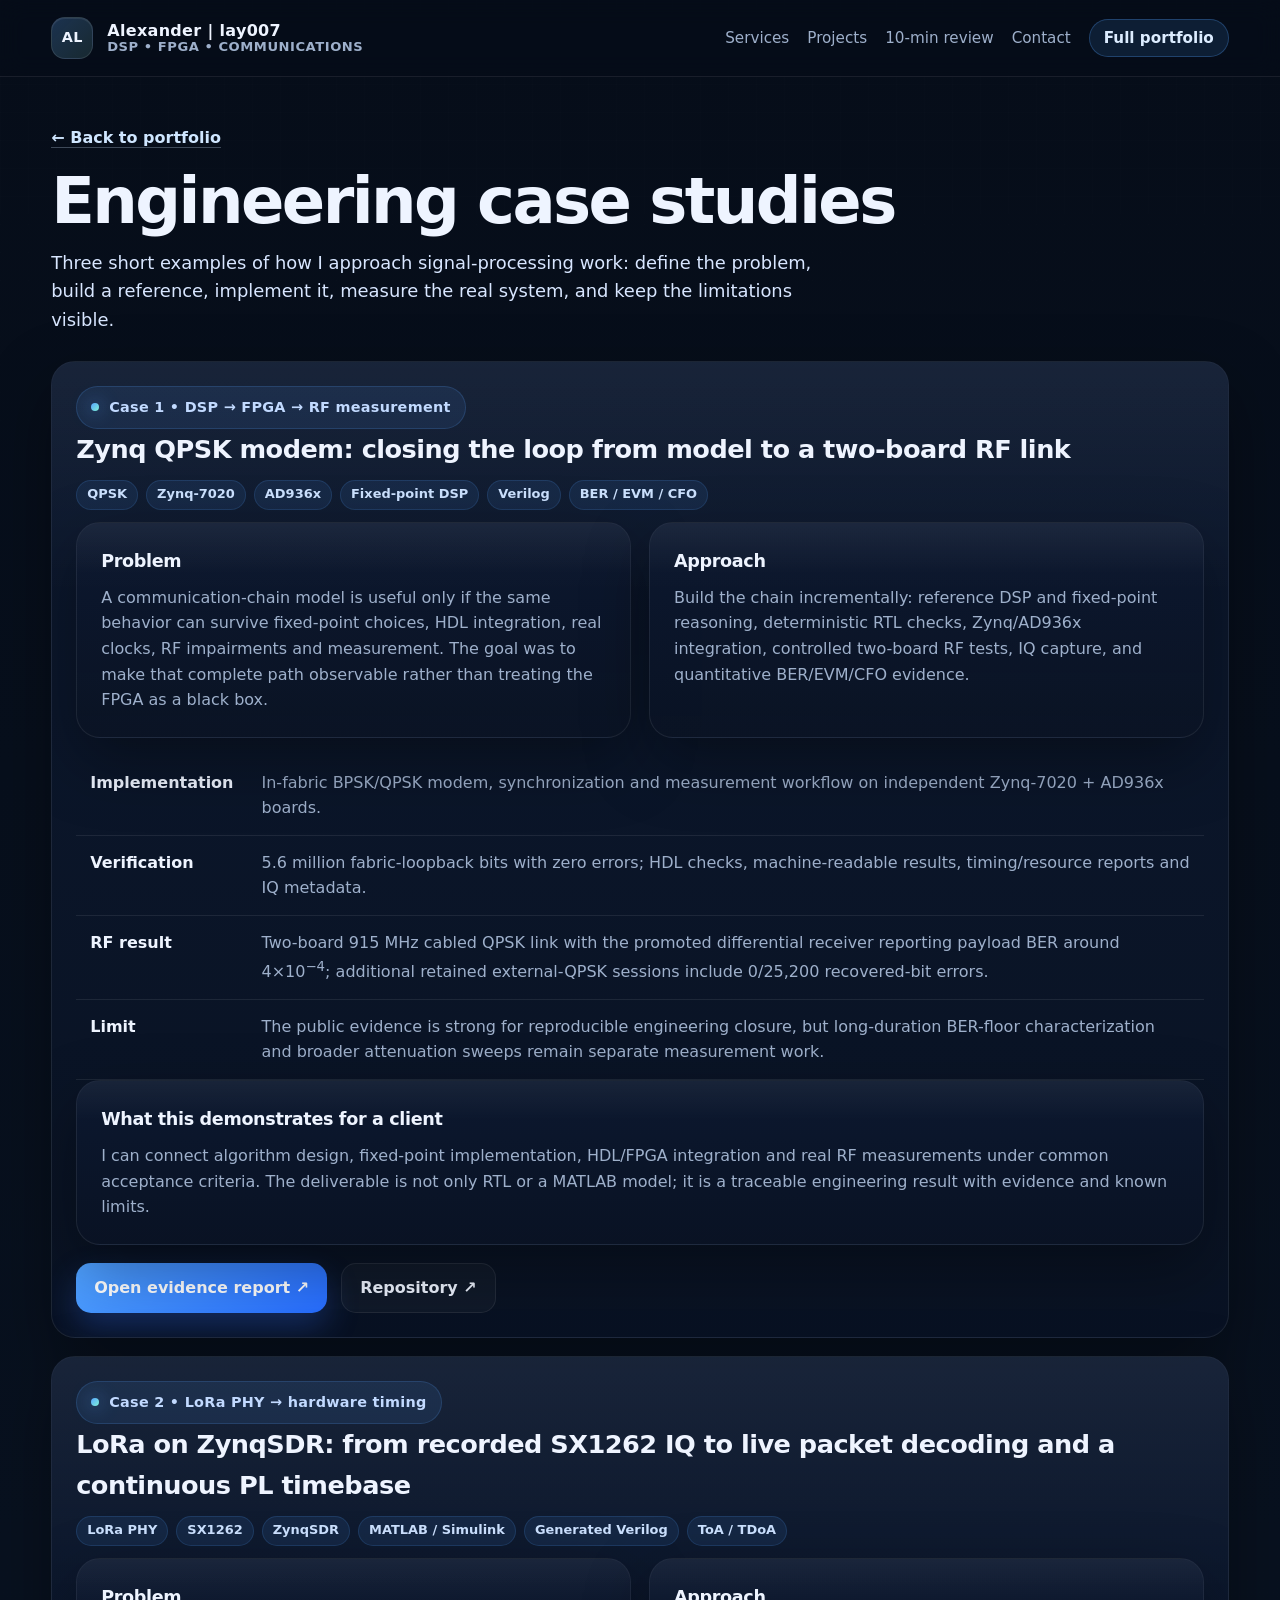
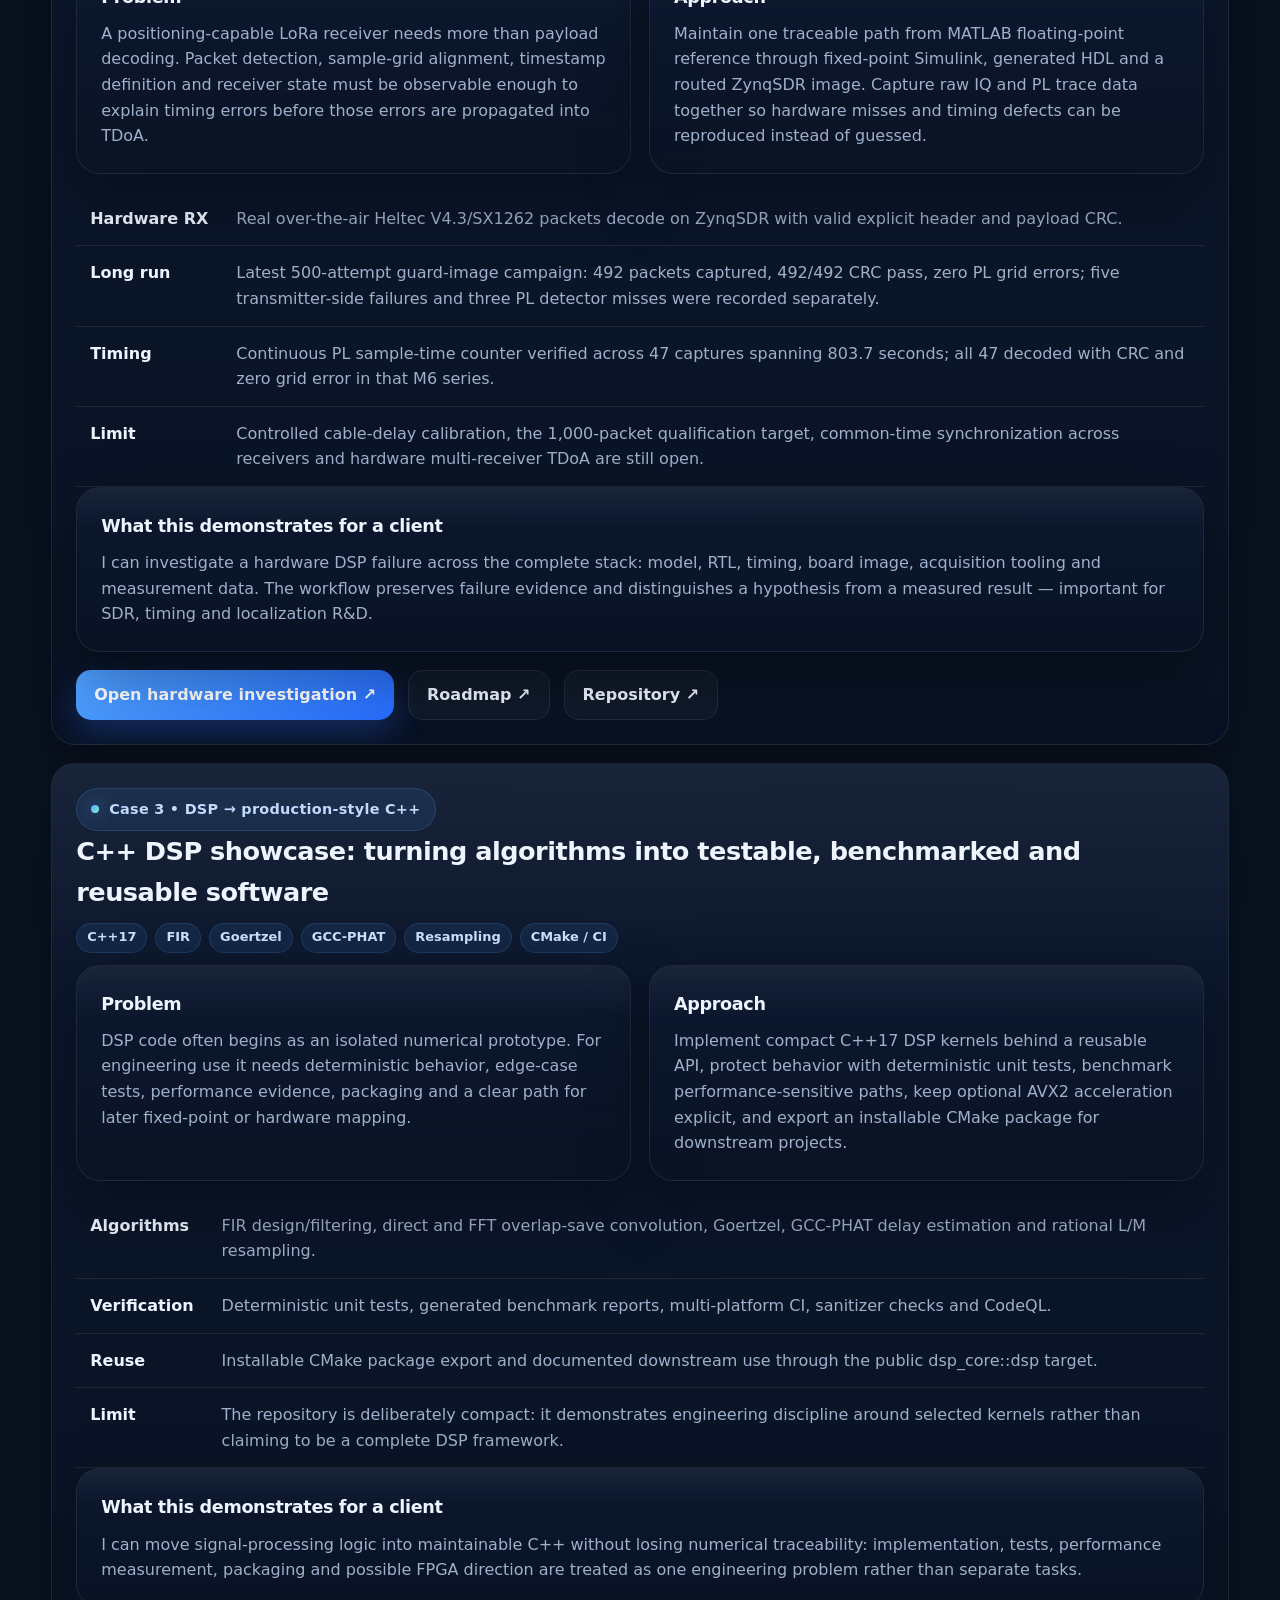
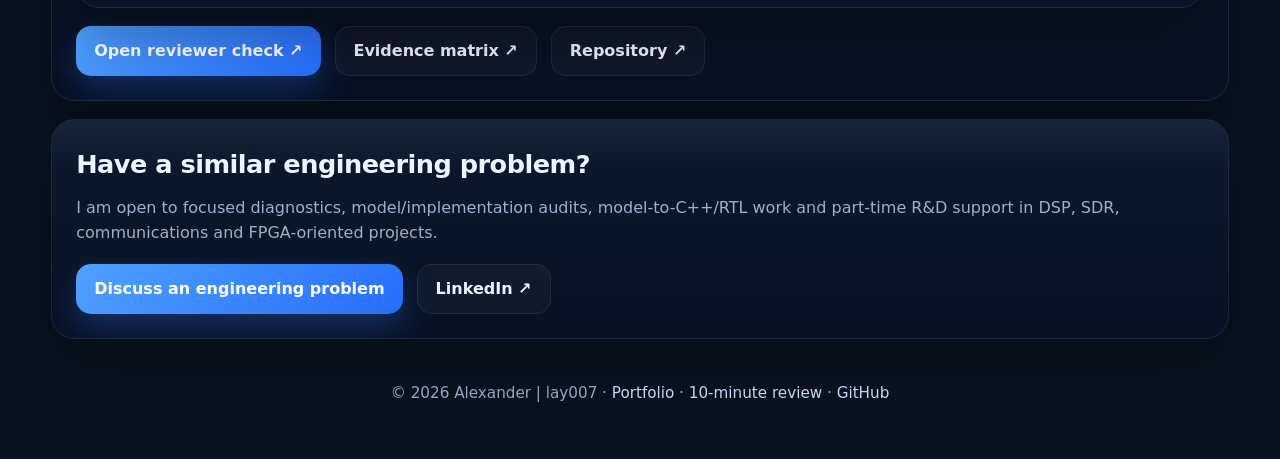
==== case-studies.html @ c2250b85 "Add engineering case studies" ====
<!DOCTYPE html>
<html lang="en">
<head>
  <meta charset="UTF-8" />
  <meta name="viewport" content="width=device-width, initial-scale=1.0" />
  <title>Engineering case studies | Alexander lay007</title>
  <meta name="description" content="Three concise engineering case studies: Zynq QPSK SDR, LoRa PHY and timing on ZynqSDR, and modern C++ DSP with deterministic verification." />
  <meta name="author" content="Alexander | lay007" />
  <meta name="robots" content="index, follow" />
  <meta name="theme-color" content="#08111f" />
  <link rel="canonical" href="https://lay007.github.io/case-studies.html" />
  <link rel="icon" href="/favicon.svg" type="image/svg+xml" />
  <link rel="apple-touch-icon" href="/assets/apple-touch-icon.png" />
  <link rel="stylesheet" href="assets/css/site.css" />
  <meta property="og:site_name" content="lay007 engineering portfolio" />
  <meta property="og:title" content="Engineering case studies | Alexander lay007" />
  <meta property="og:description" content="QPSK on ZynqSDR, LoRa PHY and packet timing, and C++ DSP — each presented as problem, implementation, measurement, result and engineering value." />
  <meta property="og:type" content="website" />
  <meta property="og:locale" content="en_US" />
  <meta property="og:url" content="https://lay007.github.io/case-studies.html" />
  <meta property="og:image" content="https://lay007.github.io/assets/social-preview.png" />
  <meta property="og:image:type" content="image/png" />
  <meta property="og:image:width" content="1200" />
  <meta property="og:image:height" content="630" />
  <meta property="og:image:alt" content="Alexander lay007 engineering portfolio: DSP, FPGA and communications projects" />
  <meta name="twitter:card" content="summary_large_image" />
  <meta name="twitter:title" content="Engineering case studies | Alexander lay007" />
  <meta name="twitter:description" content="Three evidence-backed DSP/FPGA/C++ engineering case studies." />
  <meta name="twitter:image" content="https://lay007.github.io/assets/social-preview.png" />
</head>
<body>
  <a class="skip-link" href="#main">Skip to content</a>

  <header class="nav-wrap">
    <nav class="container nav" aria-label="Primary">
      <a class="brand" href="index.html">
        <span class="brand-mark" aria-hidden="true">AL</span>
        <span class="brand-text">
          <span>Alexander | lay007</span>
          <span class="muted">DSP • FPGA • Communications</span>
        </span>
      </a>

      <div class="nav-links">
        <a href="index.html#services">Services</a>
        <a href="index.html#projects">Projects</a>
        <a href="portfolio-review.html">10-min review</a>
        <a href="#contact">Contact</a>
        <a class="nav-cta" href="index.html">Full portfolio</a>
      </div>
    </nav>
  </header>

  <main id="main" class="container">
    <section class="page-hero">
      <a class="text-link" href="index.html">← Back to portfolio</a>
      <h1>Engineering case studies</h1>
      <p class="lead">
        Three short examples of how I approach signal-processing work: define the problem,
        build a reference, implement it, measure the real system, and keep the limitations visible.
      </p>
    </section>

    <section class="card review-card" id="qpsk-zynq">
      <div class="eyebrow">Case 1 • DSP → FPGA → RF measurement</div>
      <h2>Zynq QPSK modem: closing the loop from model to a two-board RF link</h2>
      <div class="tags">
        <span class="tag">QPSK</span>
        <span class="tag">Zynq-7020</span>
        <span class="tag">AD936x</span>
        <span class="tag">Fixed-point DSP</span>
        <span class="tag">Verilog</span>
        <span class="tag">BER / EVM / CFO</span>
      </div>

      <div class="grid-2">
        <article class="card info-card">
          <h3>Problem</h3>
          <p>
            A communication-chain model is useful only if the same behavior can survive fixed-point choices,
            HDL integration, real clocks, RF impairments and measurement. The goal was to make that complete
            path observable rather than treating the FPGA as a black box.
          </p>
        </article>
        <article class="card info-card">
          <h3>Approach</h3>
          <p>
            Build the chain incrementally: reference DSP and fixed-point reasoning, deterministic RTL checks,
            Zynq/AD936x integration, controlled two-board RF tests, IQ capture, and quantitative BER/EVM/CFO evidence.
          </p>
        </article>
      </div>

      <div class="table-wrap">
        <table class="steps">
          <tbody>
            <tr>
              <td class="step-num" data-label="Stage">Implementation</td>
              <td data-label="Evidence">In-fabric BPSK/QPSK modem, synchronization and measurement workflow on independent Zynq-7020 + AD936x boards.</td>
            </tr>
            <tr>
              <td class="step-num" data-label="Stage">Verification</td>
              <td data-label="Evidence">5.6 million fabric-loopback bits with zero errors; HDL checks, machine-readable results, timing/resource reports and IQ metadata.</td>
            </tr>
            <tr>
              <td class="step-num" data-label="Stage">RF result</td>
              <td data-label="Evidence">Two-board 915 MHz cabled QPSK link with the promoted differential receiver reporting payload BER around 4×10<sup>−4</sup>; additional retained external-QPSK sessions include 0/25,200 recovered-bit errors.</td>
            </tr>
            <tr>
              <td class="step-num" data-label="Stage">Limit</td>
              <td data-label="Evidence">The public evidence is strong for reproducible engineering closure, but long-duration BER-floor characterization and broader attenuation sweeps remain separate measurement work.</td>
            </tr>
          </tbody>
        </table>
      </div>

      <article class="card info-card">
        <h3>What this demonstrates for a client</h3>
        <p>
          I can connect algorithm design, fixed-point implementation, HDL/FPGA integration and real RF measurements
          under common acceptance criteria. The deliverable is not only RTL or a MATLAB model; it is a traceable
          engineering result with evidence and known limits.
        </p>
      </article>

      <div class="hero-actions">
        <a class="btn btn-primary" href="https://github.com/Lay007/zynq-sdr-course/blob/main/reports/flagship_reviewer_report.md" target="_blank" rel="noopener noreferrer">Open evidence report ↗</a>
        <a class="btn btn-secondary" href="https://github.com/Lay007/zynq-sdr-course" target="_blank" rel="noopener noreferrer">Repository ↗</a>
      </div>
    </section>

    <section class="card review-card" id="lora-toa">
      <div class="eyebrow">Case 2 • LoRa PHY → hardware timing</div>
      <h2>LoRa on ZynqSDR: from recorded SX1262 IQ to live packet decoding and a continuous PL timebase</h2>
      <div class="tags">
        <span class="tag">LoRa PHY</span>
        <span class="tag">SX1262</span>
        <span class="tag">ZynqSDR</span>
        <span class="tag">MATLAB / Simulink</span>
        <span class="tag">Generated Verilog</span>
        <span class="tag">ToA / TDoA</span>
      </div>

      <div class="grid-2">
        <article class="card info-card">
          <h3>Problem</h3>
          <p>
            A positioning-capable LoRa receiver needs more than payload decoding. Packet detection, sample-grid
            alignment, timestamp definition and receiver state must be observable enough to explain timing errors
            before those errors are propagated into TDoA.
          </p>
        </article>
        <article class="card info-card">
          <h3>Approach</h3>
          <p>
            Maintain one traceable path from MATLAB floating-point reference through fixed-point Simulink,
            generated HDL and a routed ZynqSDR image. Capture raw IQ and PL trace data together so hardware misses
            and timing defects can be reproduced instead of guessed.
          </p>
        </article>
      </div>

      <div class="table-wrap">
        <table class="steps">
          <tbody>
            <tr>
              <td class="step-num" data-label="Stage">Hardware RX</td>
              <td data-label="Evidence">Real over-the-air Heltec V4.3/SX1262 packets decode on ZynqSDR with valid explicit header and payload CRC.</td>
            </tr>
            <tr>
              <td class="step-num" data-label="Stage">Long run</td>
              <td data-label="Evidence">Latest 500-attempt guard-image campaign: 492 packets captured, 492/492 CRC pass, zero PL grid errors; five transmitter-side failures and three PL detector misses were recorded separately.</td>
            </tr>
            <tr>
              <td class="step-num" data-label="Stage">Timing</td>
              <td data-label="Evidence">Continuous PL sample-time counter verified across 47 captures spanning 803.7 seconds; all 47 decoded with CRC and zero grid error in that M6 series.</td>
            </tr>
            <tr>
              <td class="step-num" data-label="Stage">Limit</td>
              <td data-label="Evidence">Controlled cable-delay calibration, the 1,000-packet qualification target, common-time synchronization across receivers and hardware multi-receiver TDoA are still open.</td>
            </tr>
          </tbody>
        </table>
      </div>

      <article class="card info-card">
        <h3>What this demonstrates for a client</h3>
        <p>
          I can investigate a hardware DSP failure across the complete stack: model, RTL, timing, board image,
          acquisition tooling and measurement data. The workflow preserves failure evidence and distinguishes a
          hypothesis from a measured result — important for SDR, timing and localization R&amp;D.
        </p>
      </article>

      <div class="hero-actions">
        <a class="btn btn-primary" href="https://github.com/Lay007/zynq-lora-phy-positioning/blob/main/docs/clg400-joint-grid-experiment.md" target="_blank" rel="noopener noreferrer">Open hardware investigation ↗</a>
        <a class="btn btn-secondary" href="https://github.com/Lay007/zynq-lora-phy-positioning/blob/main/docs/roadmap.md" target="_blank" rel="noopener noreferrer">Roadmap ↗</a>
        <a class="btn btn-secondary" href="https://github.com/Lay007/zynq-lora-phy-positioning" target="_blank" rel="noopener noreferrer">Repository ↗</a>
      </div>
    </section>

    <section class="card review-card" id="cpp-dsp">
      <div class="eyebrow">Case 3 • DSP → production-style C++</div>
      <h2>C++ DSP showcase: turning algorithms into testable, benchmarked and reusable software</h2>
      <div class="tags">
        <span class="tag">C++17</span>
        <span class="tag">FIR</span>
        <span class="tag">Goertzel</span>
        <span class="tag">GCC-PHAT</span>
        <span class="tag">Resampling</span>
        <span class="tag">CMake / CI</span>
      </div>

      <div class="grid-2">
        <article class="card info-card">
          <h3>Problem</h3>
          <p>
            DSP code often begins as an isolated numerical prototype. For engineering use it needs deterministic
            behavior, edge-case tests, performance evidence, packaging and a clear path for later fixed-point or
            hardware mapping.
          </p>
        </article>
        <article class="card info-card">
          <h3>Approach</h3>
          <p>
            Implement compact C++17 DSP kernels behind a reusable API, protect behavior with deterministic unit
            tests, benchmark performance-sensitive paths, keep optional AVX2 acceleration explicit, and export an
            installable CMake package for downstream projects.
          </p>
        </article>
      </div>

      <div class="table-wrap">
        <table class="steps">
          <tbody>
            <tr>
              <td class="step-num" data-label="Stage">Algorithms</td>
              <td data-label="Evidence">FIR design/filtering, direct and FFT overlap-save convolution, Goertzel, GCC-PHAT delay estimation and rational L/M resampling.</td>
            </tr>
            <tr>
              <td class="step-num" data-label="Stage">Verification</td>
              <td data-label="Evidence">Deterministic unit tests, generated benchmark reports, multi-platform CI, sanitizer checks and CodeQL.</td>
            </tr>
            <tr>
              <td class="step-num" data-label="Stage">Reuse</td>
              <td data-label="Evidence">Installable CMake package export and documented downstream use through the public dsp_core::dsp target.</td>
            </tr>
            <tr>
              <td class="step-num" data-label="Stage">Limit</td>
              <td data-label="Evidence">The repository is deliberately compact: it demonstrates engineering discipline around selected kernels rather than claiming to be a complete DSP framework.</td>
            </tr>
          </tbody>
        </table>
      </div>

      <article class="card info-card">
        <h3>What this demonstrates for a client</h3>
        <p>
          I can move signal-processing logic into maintainable C++ without losing numerical traceability:
          implementation, tests, performance measurement, packaging and possible FPGA direction are treated as one
          engineering problem rather than separate tasks.
        </p>
      </article>

      <div class="hero-actions">
        <a class="btn btn-primary" href="https://github.com/Lay007/cpp-dsp-showcase/blob/main/docs/reviewer-quick-check.md" target="_blank" rel="noopener noreferrer">Open reviewer check ↗</a>
        <a class="btn btn-secondary" href="https://github.com/Lay007/cpp-dsp-showcase/blob/main/docs/algorithm-evidence-matrix.md" target="_blank" rel="noopener noreferrer">Evidence matrix ↗</a>
        <a class="btn btn-secondary" href="https://github.com/Lay007/cpp-dsp-showcase" target="_blank" rel="noopener noreferrer">Repository ↗</a>
      </div>
    </section>

    <section class="card review-card" id="contact">
      <h2>Have a similar engineering problem?</h2>
      <p>
        I am open to focused diagnostics, model/implementation audits, model-to-C++/RTL work and part-time R&amp;D support
        in DSP, SDR, communications and FPGA-oriented projects.
      </p>
      <div class="hero-actions">
        <a class="btn btn-primary" href="mailto:laymob@gmail.com?subject=DSP%20%2F%20FPGA%20engineering%20discussion">Discuss an engineering problem</a>
        <a class="btn btn-secondary" href="https://ru.linkedin.com/in/alexander-lyubko-dsp" target="_blank" rel="noopener noreferrer">LinkedIn ↗</a>
      </div>
    </section>
  </main>

  <footer class="footer container">
    <p>
      © <span id="year">2026</span> Alexander | lay007 ·
      <a href="index.html">Portfolio</a> ·
      <a href="portfolio-review.html">10-minute review</a> ·
      <a href="https://github.com/Lay007" target="_blank" rel="noopener noreferrer">GitHub</a>
    </p>
  </footer>

  <script>
    document.getElementById("year").textContent = new Date().getFullYear();
  </script>
</body>
</html>
---- assets/css/site.css ----
/* Shared styles for lay007.github.io pages. */

:root {
  color-scheme: dark;
  --bg: #08111f;
  --text: #eef4ff;
  --muted: #9eb0cb;
  --line: rgba(255, 255, 255, 0.08);
  --primary: #4fa1ff;
  --primary-2: #79f0d5;
  --link: #cfe6ff;
  --shadow: 0 24px 64px rgba(0, 0, 0, 0.34);
  --radius: 24px;
  --maxw: 1180px;
  --nav-offset: 96px;
}

* {
  box-sizing: border-box;
}

html {
  scroll-behavior: smooth;
  scroll-padding-top: var(--nav-offset);
}

body {
  margin: 0;
  color: var(--text);
  font-family: Inter, system-ui, -apple-system, "Segoe UI", Roboto, "Helvetica Neue", Arial, sans-serif;
  line-height: 1.6;
  background-color: var(--bg);
  background-image:
    radial-gradient(circle at 15% 12%, rgba(79, 161, 255, 0.18), transparent 0 28%),
    radial-gradient(circle at 85% 10%, rgba(121, 240, 213, 0.12), transparent 0 20%),
    radial-gradient(circle at 50% 100%, rgba(127, 140, 255, 0.10), transparent 0 28%),
    linear-gradient(180deg, #060d19 0%, #08111f 42%, #09131f 100%);
  min-height: 100vh;
}

body::before {
  content: "";
  position: fixed;
  inset: 0;
  pointer-events: none;
  background-image:
    linear-gradient(rgba(255,255,255,0.03) 1px, transparent 1px),
    linear-gradient(90deg, rgba(255,255,255,0.03) 1px, transparent 1px);
  background-size: 28px 28px;
  mask-image: linear-gradient(180deg, rgba(255,255,255,0.28), transparent 72%);
  z-index: -1;
}

a {
  color: inherit;
  text-decoration: none;
}

img {
  max-width: 100%;
  display: block;
}

:focus-visible {
  outline: 2px solid var(--primary-2);
  outline-offset: 3px;
}

.sr-only {
  position: absolute;
  width: 1px;
  height: 1px;
  margin: -1px;
  padding: 0;
  overflow: hidden;
  clip: rect(0 0 0 0);
  white-space: nowrap;
  border: 0;
}

.skip-link {
  position: absolute;
  top: -100px;
  left: 16px;
  z-index: 100;
  padding: 10px 16px;
  border-radius: 12px;
  background: var(--primary);
  color: #04101f;
  font-weight: 800;
}

.skip-link:focus {
  top: 12px;
}

.container {
  width: min(92%, var(--maxw));
  margin: 0 auto;
}

.section {
  padding: 34px 0 12px;
}

/* Navigation */

.nav-wrap {
  position: sticky;
  top: 0;
  z-index: 30;
  backdrop-filter: blur(12px);
  background: rgba(6, 13, 25, 0.68);
  border-bottom: 1px solid var(--line);
}

.nav {
  min-height: 76px;
  display: flex;
  align-items: center;
  justify-content: space-between;
  gap: 18px;
}

.brand {
  display: flex;
  align-items: center;
  gap: 14px;
  font-weight: 800;
  letter-spacing: 0.02em;
}

.brand-mark {
  width: 42px;
  height: 42px;
  flex: none;
  border-radius: 14px;
  display: grid;
  place-items: center;
  background:
    linear-gradient(135deg, rgba(79,161,255,0.22), rgba(121,240,213,0.10)),
    rgba(255,255,255,0.03);
  border: 1px solid rgba(255,255,255,0.10);
  box-shadow: inset 0 1px 0 rgba(255,255,255,0.08);
  font-size: 0.9rem;
}

.brand-text,
.brand-text span {
  display: block;
}

.brand-text span {
  line-height: 1.05;
}

.brand-text .muted {
  font-size: 0.82rem;
  color: var(--muted);
  font-weight: 600;
  letter-spacing: 0.04em;
  text-transform: uppercase;
}

.nav-links {
  display: flex;
  gap: 18px;
  flex-wrap: wrap;
  align-items: center;
}

.nav-links a {
  color: var(--muted);
  font-size: 0.95rem;
  transition: color 0.2s ease, transform 0.2s ease;
}

.nav-links a:hover {
  color: var(--text);
  transform: translateY(-1px);
}

.nav-links a.nav-cta {
  padding: 6px 14px;
  border-radius: 999px;
  border: 1px solid rgba(79, 161, 255, 0.28);
  background: rgba(79, 161, 255, 0.12);
  color: #dcecff;
  font-weight: 700;
}

/* Shared components */

.eyebrow {
  display: inline-flex;
  align-items: center;
  gap: 10px;
  padding: 9px 14px;
  border: 1px solid rgba(79, 161, 255, 0.18);
  background: rgba(79, 161, 255, 0.10);
  color: #bfd8ff;
  border-radius: 999px;
  font-size: 0.9rem;
  font-weight: 700;
  letter-spacing: 0.02em;
}

.eyebrow::before {
  content: "";
  flex: none;
  width: 8px;
  height: 8px;
  border-radius: 999px;
  background: linear-gradient(135deg, var(--primary), var(--primary-2));
  box-shadow: 0 0 18px rgba(79, 161, 255, 0.8);
}

.card {
  position: relative;
  overflow: hidden;
  background: linear-gradient(180deg, rgba(13, 25, 48, 0.92), rgba(10, 19, 36, 0.90));
  border: 1px solid var(--line);
  border-radius: var(--radius);
  box-shadow: var(--shadow);
}

.card::after {
  content: "";
  position: absolute;
  inset: 0;
  pointer-events: none;
  background: linear-gradient(180deg, rgba(255,255,255,0.05), transparent 24%);
}

h1 {
  margin: 16px 0 16px;
  max-width: 900px;
  font-size: clamp(2.5rem, 4vw, 4.8rem);
  line-height: 0.98;
  letter-spacing: -0.04em;
}

.btn {
  display: inline-flex;
  align-items: center;
  justify-content: center;
  gap: 10px;
  min-height: 50px;
  padding: 0 18px;
  border-radius: 15px;
  font-weight: 700;
  border: 1px solid var(--line);
  transition: transform 0.2s ease, border-color 0.2s ease, background 0.2s ease;
}

.btn:hover {
  transform: translateY(-1px);
}

.btn-primary {
  color: white;
  border: none;
  background: linear-gradient(135deg, var(--primary), #276dff);
  box-shadow: 0 14px 32px rgba(54, 112, 255, 0.28);
}

.btn-secondary {
  background: rgba(255,255,255,0.03);
  color: var(--text);
}

.tags {
  display: flex;
  flex-wrap: wrap;
  gap: 8px;
}

.tag {
  display: inline-flex;
  align-items: center;
  min-height: 30px;
  padding: 0 10px;
  border-radius: 999px;
  background: rgba(79, 161, 255, 0.10);
  color: #cbe1ff;
  border: 1px solid rgba(79, 161, 255, 0.16);
  font-size: 0.81rem;
  font-weight: 700;
}

/* Hero */

.hero {
  padding: 54px 0 20px;
}

.hero-grid {
  display: grid;
  grid-template-columns: minmax(0, 1.18fr) minmax(320px, 0.82fr);
  gap: 26px;
  align-items: stretch;
}

.hero-main {
  padding: 40px 40px 34px;
}

.hero-lead {
  margin: 0 0 16px;
  max-width: 840px;
  font-size: 1.16rem;
  color: #d8e6ff;
}

.hero-summary {
  margin: 0 0 24px;
  max-width: 820px;
  color: var(--muted);
  font-size: 1.03rem;
}

.hero-actions {
  display: flex;
  gap: 14px;
  flex-wrap: wrap;
  margin-bottom: 24px;
}

.hero-meta {
  display: flex;
  flex-wrap: wrap;
  gap: 10px;
}

.chip {
  display: inline-flex;
  align-items: center;
  min-height: 38px;
  padding: 0 12px;
  border-radius: 999px;
  border: 1px solid var(--line);
  background: rgba(255,255,255,0.03);
  color: #cddcff;
  font-size: 0.9rem;
  font-weight: 600;
}

.hero-side {
  padding: 24px;
  display: grid;
  gap: 16px;
  align-content: start;
}

.signal-panel {
  min-height: 210px;
  padding: 20px;
  border-radius: 20px;
  border: 1px solid var(--line);
  background:
    radial-gradient(circle at 20% 20%, rgba(79, 161, 255, 0.12), transparent 0 28%),
    linear-gradient(180deg, rgba(255,255,255,0.03), rgba(255,255,255,0.01));
}

.signal-caption {
  display: flex;
  justify-content: space-between;
  gap: 16px;
  margin-bottom: 14px;
  color: var(--muted);
  font-size: 0.86rem;
  text-transform: uppercase;
  letter-spacing: 0.08em;
}

.signal-svg {
  width: 100%;
  height: 130px;
  opacity: 0.92;
}

.signal-legend {
  display: flex;
  flex-wrap: wrap;
  gap: 10px;
  margin-top: 10px;
}

.legend-item {
  color: #d7e6ff;
  background: rgba(255,255,255,0.03);
  border: 1px solid var(--line);
  padding: 6px 10px;
  border-radius: 999px;
  font-size: 0.82rem;
}

.metrics-grid {
  display: grid;
  grid-template-columns: repeat(2, minmax(0, 1fr));
  gap: 12px;
}

.metric {
  padding: 18px 16px;
  border-radius: 18px;
  border: 1px solid var(--line);
  background: rgba(255,255,255,0.03);
}

.metric-value {
  font-size: 1.6rem;
  font-weight: 800;
  line-height: 1;
  margin-bottom: 6px;
  letter-spacing: -0.04em;
}

.metric-value sup {
  font-size: 0.55em;
  line-height: 0;
  vertical-align: 0.8em;
  letter-spacing: 0;
}

.metric-label {
  color: var(--muted);
  font-size: 0.92rem;
}

.start-here {
  display: grid;
  gap: 4px;
  padding: 16px 18px;
  border-radius: 18px;
  border: 1px solid rgba(121, 240, 213, 0.22);
  background: linear-gradient(135deg, rgba(79, 161, 255, 0.14), rgba(121, 240, 213, 0.07));
  transition: transform 0.2s ease, border-color 0.2s ease;
}

.start-here:hover {
  transform: translateY(-1px);
  border-color: rgba(121, 240, 213, 0.42);
}

.start-here-label {
  color: var(--primary-2);
  font-size: 0.78rem;
  font-weight: 800;
  letter-spacing: 0.08em;
  text-transform: uppercase;
}

.start-here strong {
  font-size: 1.05rem;
}

.start-here small {
  color: var(--muted);
  font-size: 0.9rem;
}

/* Sections */

.section-head {
  display: flex;
  justify-content: space-between;
  gap: 20px;
  align-items: end;
  margin-bottom: 22px;
}

.section-head h2 {
  margin: 0 0 8px;
  font-size: clamp(1.6rem, 2.5vw, 2.3rem);
  letter-spacing: -0.03em;
}

.section-head p {
  margin: 0;
  max-width: 760px;
  color: var(--muted);
}

.pipeline-card {
  display: block;
  overflow: hidden;
  border-color: rgba(79, 161, 255, 0.18);
  background: #07111e;
}

.pipeline-card picture {
  display: block;
}

.pipeline-card img {
  width: 100%;
  height: auto;
  transition: filter 0.25s ease;
}

.pipeline-card:hover img {
  filter: brightness(1.03);
}

.grid-4 {
  display: grid;
  grid-template-columns: repeat(4, minmax(0, 1fr));
  gap: 18px;
}

.grid-2 {
  display: grid;
  grid-template-columns: repeat(2, minmax(0, 1fr));
  gap: 18px;
}

.info-card,
.project-card,
.timeline-card,
.contact-card {
  padding: 24px;
}

.info-card h3,
.project-card h3,
.timeline-card h3,
.contact-card h3 {
  margin: 0 0 10px;
  font-size: 1.1rem;
  letter-spacing: -0.02em;
}

.info-card p,
.project-card p,
.timeline-card p,
.contact-card p {
  margin: 0;
  color: var(--muted);
}

.icon-box {
  width: 44px;
  height: 44px;
  margin-bottom: 16px;
  border-radius: 14px;
  display: grid;
  place-items: center;
  border: 1px solid rgba(255,255,255,0.10);
  background: linear-gradient(135deg, rgba(79,161,255,0.16), rgba(121,240,213,0.08));
  color: #d7e7ff;
  font-weight: 800;
}

.list {
  margin: 14px 0 0;
  padding-left: 18px;
  color: #d7e6ff;
}

.list li + li {
  margin-top: 8px;
}

/* Projects */

.project-card {
  --project-pad: 24px;
  display: flex;
  flex-direction: column;
  gap: 14px;
}

.project-card.wide {
  grid-column: 1 / -1;
}

.project-card.featured {
  border-color: rgba(79, 161, 255, 0.22);
  background:
    radial-gradient(circle at top right, rgba(79, 161, 255, 0.10), transparent 0 26%),
    linear-gradient(180deg, rgba(13, 25, 48, 0.96), rgba(10, 19, 36, 0.92));
}

.project-cover {
  display: block;
  aspect-ratio: 16 / 9;
  overflow: hidden;
  margin: calc(var(--project-pad) * -1) calc(var(--project-pad) * -1) 4px;
  border-bottom: 1px solid var(--line);
  background: #07101d;
}

.project-cover img {
  width: 100%;
  height: 100%;
  object-fit: cover;
  transition: transform 0.3s ease, filter 0.3s ease;
}

.project-cover:hover img {
  transform: scale(1.02);
  filter: brightness(1.05);
}

.project-top {
  display: flex;
  justify-content: space-between;
  gap: 12px;
  align-items: start;
}

.project-link {
  flex: none;
  color: #dff0ff;
  font-size: 0.95rem;
  font-weight: 700;
}

.project-link:hover {
  color: white;
}

.project-card p.project-evidence {
  padding: 12px 14px;
  border-radius: 14px;
  border: 1px solid var(--line);
  background: rgba(255,255,255,0.03);
  color: #d7e6ff;
  font-size: 0.95rem;
}

.project-evidence strong {
  color: var(--primary-2);
}

.project-card p.project-open {
  display: flex;
  flex-wrap: wrap;
  gap: 6px 14px;
  margin-top: auto;
  font-size: 0.92rem;
}

.project-open a,
.text-link {
  color: var(--link);
  font-weight: 700;
  border-bottom: 1px solid rgba(207, 230, 255, 0.28);
}

.project-open a:hover,
.text-link:hover {
  color: white;
  border-color: white;
}

/* Background, toolchain, contact */

.timeline {
  display: grid;
  gap: 18px;
}

.timeline-card {
  display: grid;
  grid-template-columns: 148px minmax(0, 1fr);
  gap: 18px;
  align-items: start;
}

.timeline-label {
  font-size: 0.88rem;
  font-weight: 800;
  text-transform: uppercase;
  letter-spacing: 0.08em;
  color: #b8d3ff;
  padding-top: 2px;
}

.stack-wrap {
  display: flex;
  flex-wrap: wrap;
  gap: 10px;
}

.stack-item {
  display: inline-flex;
  align-items: center;
  min-height: 40px;
  padding: 0 14px;
  border-radius: 999px;
  border: 1px solid var(--line);
  background: rgba(255,255,255,0.03);
  color: #e0edff;
  font-weight: 600;
}

.contact-grid {
  display: grid;
  grid-template-columns: minmax(0, 1.2fr) minmax(260px, 0.8fr);
  gap: 18px;
}

.contact-card strong {
  color: var(--text);
}

.contact-links {
  display: grid;
  gap: 12px;
  margin-top: 16px;
}

.contact-link {
  display: flex;
  justify-content: space-between;
  gap: 16px;
  align-items: center;
  min-height: 58px;
  padding: 0 16px;
  border-radius: 16px;
  border: 1px solid var(--line);
  background: rgba(255,255,255,0.03);
  transition: transform 0.2s ease, border-color 0.2s ease;
}

.contact-link:hover {
  transform: translateY(-1px);
  border-color: rgba(79, 161, 255, 0.24);
}

.contact-link small {
  color: var(--muted);
  display: block;
  margin-top: 2px;
}

.footer {
  padding: 42px 0 54px;
  color: var(--muted);
  text-align: center;
  font-size: 0.95rem;
}

.footer p {
  margin: 0;
}

.footer a {
  color: var(--link);
}

.footer a:hover {
  color: white;
}

/* Portfolio review page */

.page-hero {
  padding: 48px 0 8px;
}

.page-hero h1 {
  margin: 18px 0 16px;
  font-size: clamp(2.2rem, 5vw, 4rem);
  line-height: 1;
}

.lead {
  margin: 0;
  max-width: 780px;
  color: #d8e6ff;
  font-size: 1.12rem;
}

.review-card {
  margin-top: 18px;
  padding: 24px;
}

.review-card h2 {
  margin: 0 0 10px;
  font-size: clamp(1.3rem, 2vw, 1.6rem);
  letter-spacing: -0.02em;
}

.review-card p {
  margin: 0;
  color: var(--muted);
}

.review-card .tags {
  margin-bottom: 12px;
}

.review-card .hero-actions {
  margin: 18px 0 0;
}

.table-wrap {
  overflow-x: auto;
}

.steps {
  width: 100%;
  margin-top: 18px;
  border-collapse: collapse;
}

.steps th,
.steps td {
  padding: 14px;
  border-bottom: 1px solid var(--line);
  vertical-align: top;
  text-align: left;
}

.steps th {
  color: #dff0ff;
  background: rgba(255,255,255,0.04);
  font-size: 0.92rem;
}

.steps td {
  color: var(--muted);
}

.steps td.step-num {
  color: var(--text);
  font-weight: 800;
  white-space: nowrap;
}

.step-time {
  display: block;
  color: var(--muted);
  font-size: 0.85rem;
  font-weight: 600;
}

.steps td.step-repo a {
  color: var(--link);
  font-weight: 700;
}

.steps td.step-repo a:hover {
  color: white;
}

.limit {
  display: block;
  margin-top: 6px;
  color: #c9b8ff;
  font-size: 0.92rem;
}

.evidence-links {
  display: flex;
  flex-direction: column;
  align-items: flex-start;
  gap: 6px;
}

/* 404 page */

.not-found {
  min-height: 100vh;
  display: grid;
  place-items: center;
  padding-block: 48px;
}

.not-found-card {
  max-width: 720px;
  padding: 40px;
}

.not-found-card h1 {
  font-size: clamp(2.2rem, 5vw, 3.6rem);
}

.not-found-card p {
  margin: 0 0 24px;
  color: var(--muted);
}

/* Responsive */

@media (prefers-reduced-motion: reduce) {
  html {
    scroll-behavior: auto;
  }

  *,
  *::before,
  *::after {
    transition: none !important;
  }
}

@media (max-width: 1080px) {
  .grid-4 {
    grid-template-columns: repeat(2, minmax(0, 1fr));
  }
}

@media (max-width: 980px) {
  :root {
    --nav-offset: 140px;
  }

  .nav {
    padding: 14px 0;
    align-items: flex-start;
    flex-direction: column;
    gap: 10px;
  }

  .hero-grid,
  .contact-grid,
  .grid-2 {
    grid-template-columns: 1fr;
  }

  .timeline-card {
    grid-template-columns: 1fr;
    gap: 10px;
  }

  .hero-main {
    padding: 30px 28px;
  }

  .hero-side,
  .info-card,
  .project-card,
  .timeline-card,
  .contact-card {
    padding: 22px;
  }

  .project-card {
    --project-pad: 22px;
  }
}

@media (max-width: 760px) {
  .steps thead {
    position: absolute;
    width: 1px;
    height: 1px;
    overflow: hidden;
    clip: rect(0 0 0 0);
  }

  .steps,
  .steps tbody,
  .steps tr,
  .steps td {
    display: block;
    width: 100%;
  }

  .steps tr {
    padding: 14px 0;
    border-bottom: 1px solid var(--line);
  }

  .steps td {
    padding: 4px 0;
    border: 0;
  }

  .steps td[data-label]::before {
    content: attr(data-label);
    display: block;
    margin-bottom: 2px;
    color: #b8d3ff;
    font-size: 0.75rem;
    font-weight: 800;
    letter-spacing: 0.08em;
    text-transform: uppercase;
  }

  .evidence-links {
    flex-direction: row;
    flex-wrap: wrap;
    gap: 6px 14px;
  }
}

@media (max-width: 720px) {
  :root {
    --nav-offset: 16px;
  }

  .nav-wrap {
    position: static;
  }

  .nav-links {
    gap: 8px 16px;
  }

  .hero {
    padding-top: 32px;
  }

  .hero-actions,
  .section-head {
    flex-direction: column;
    align-items: start;
  }

  .grid-4,
  .metrics-grid {
    grid-template-columns: 1fr;
  }
}

@media (max-width: 560px) {
  h1 {
    font-size: 2.25rem;
  }

  .btn {
    width: 100%;
  }

  .hero-main,
  .hero-side,
  .not-found-card {
    padding: 22px 18px;
  }

  .brand {
    gap: 10px;
  }

  .brand-mark {
    width: 38px;
    height: 38px;
  }
}
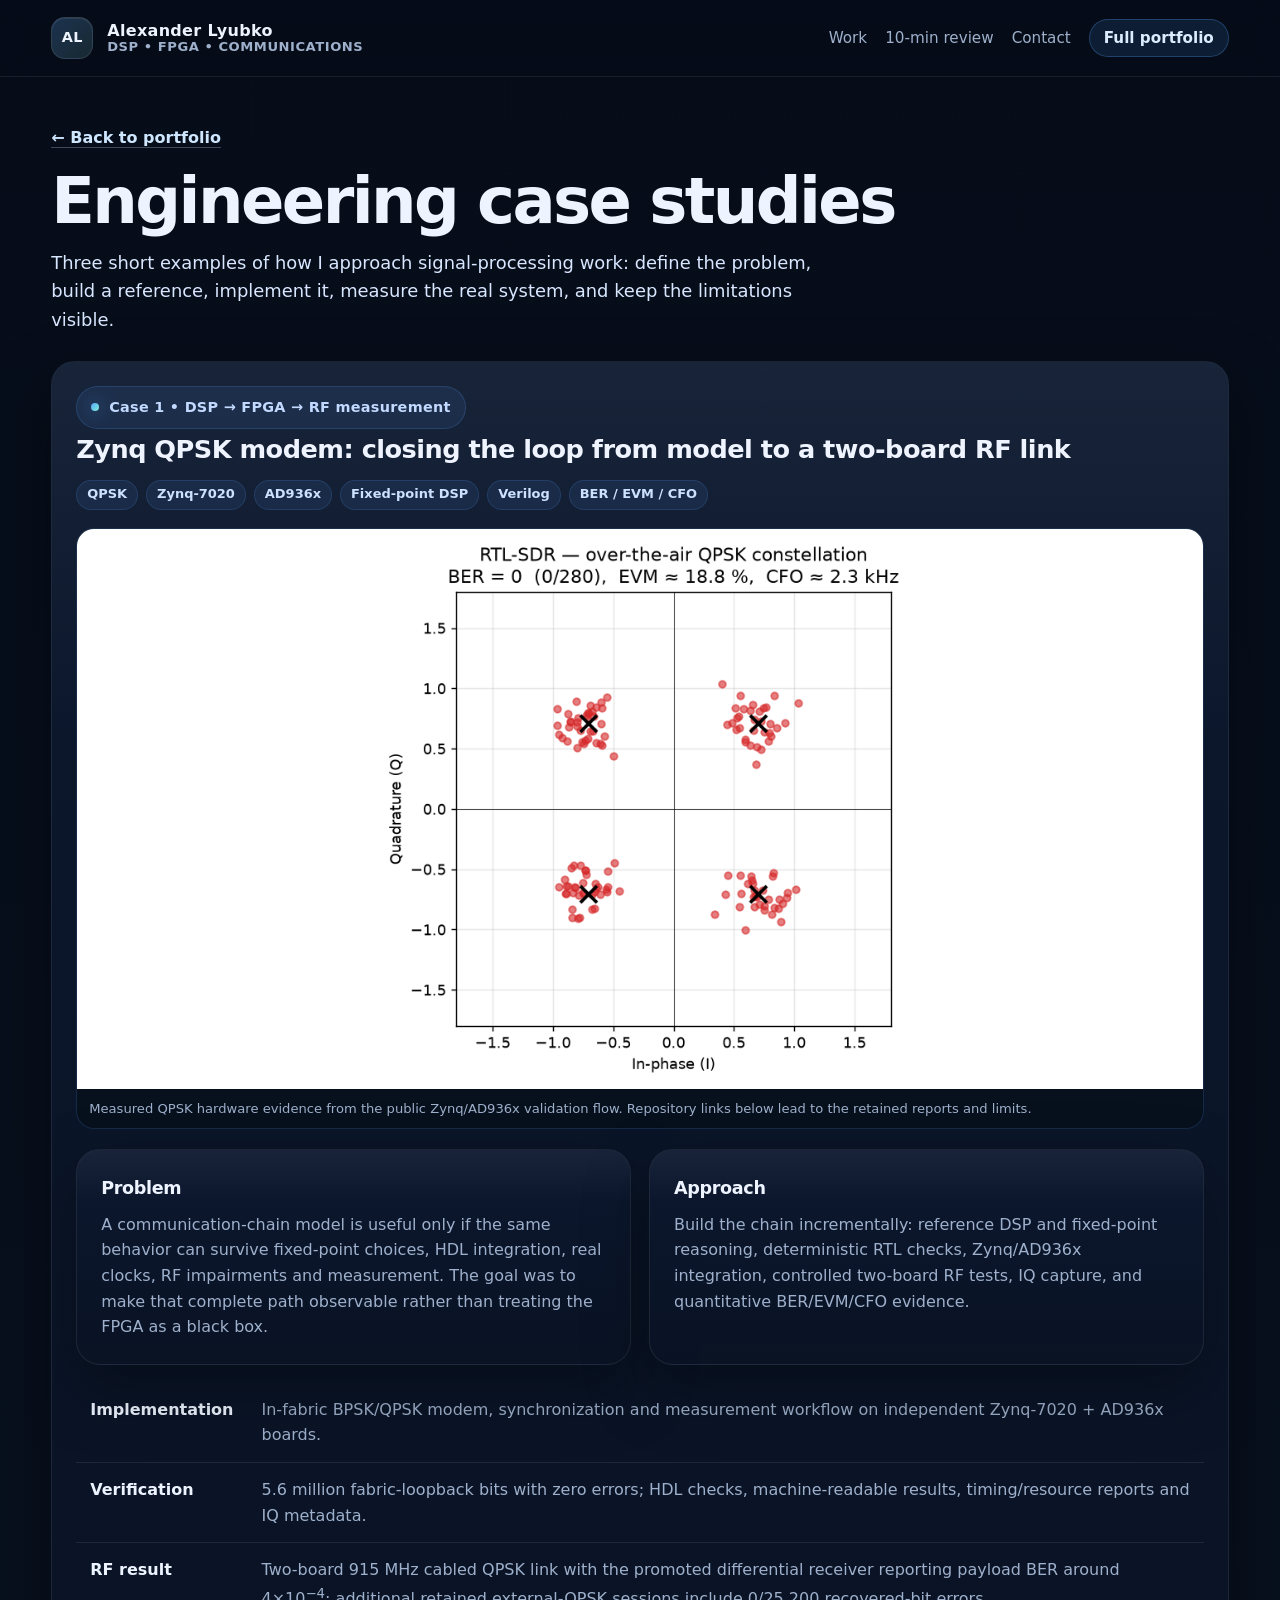
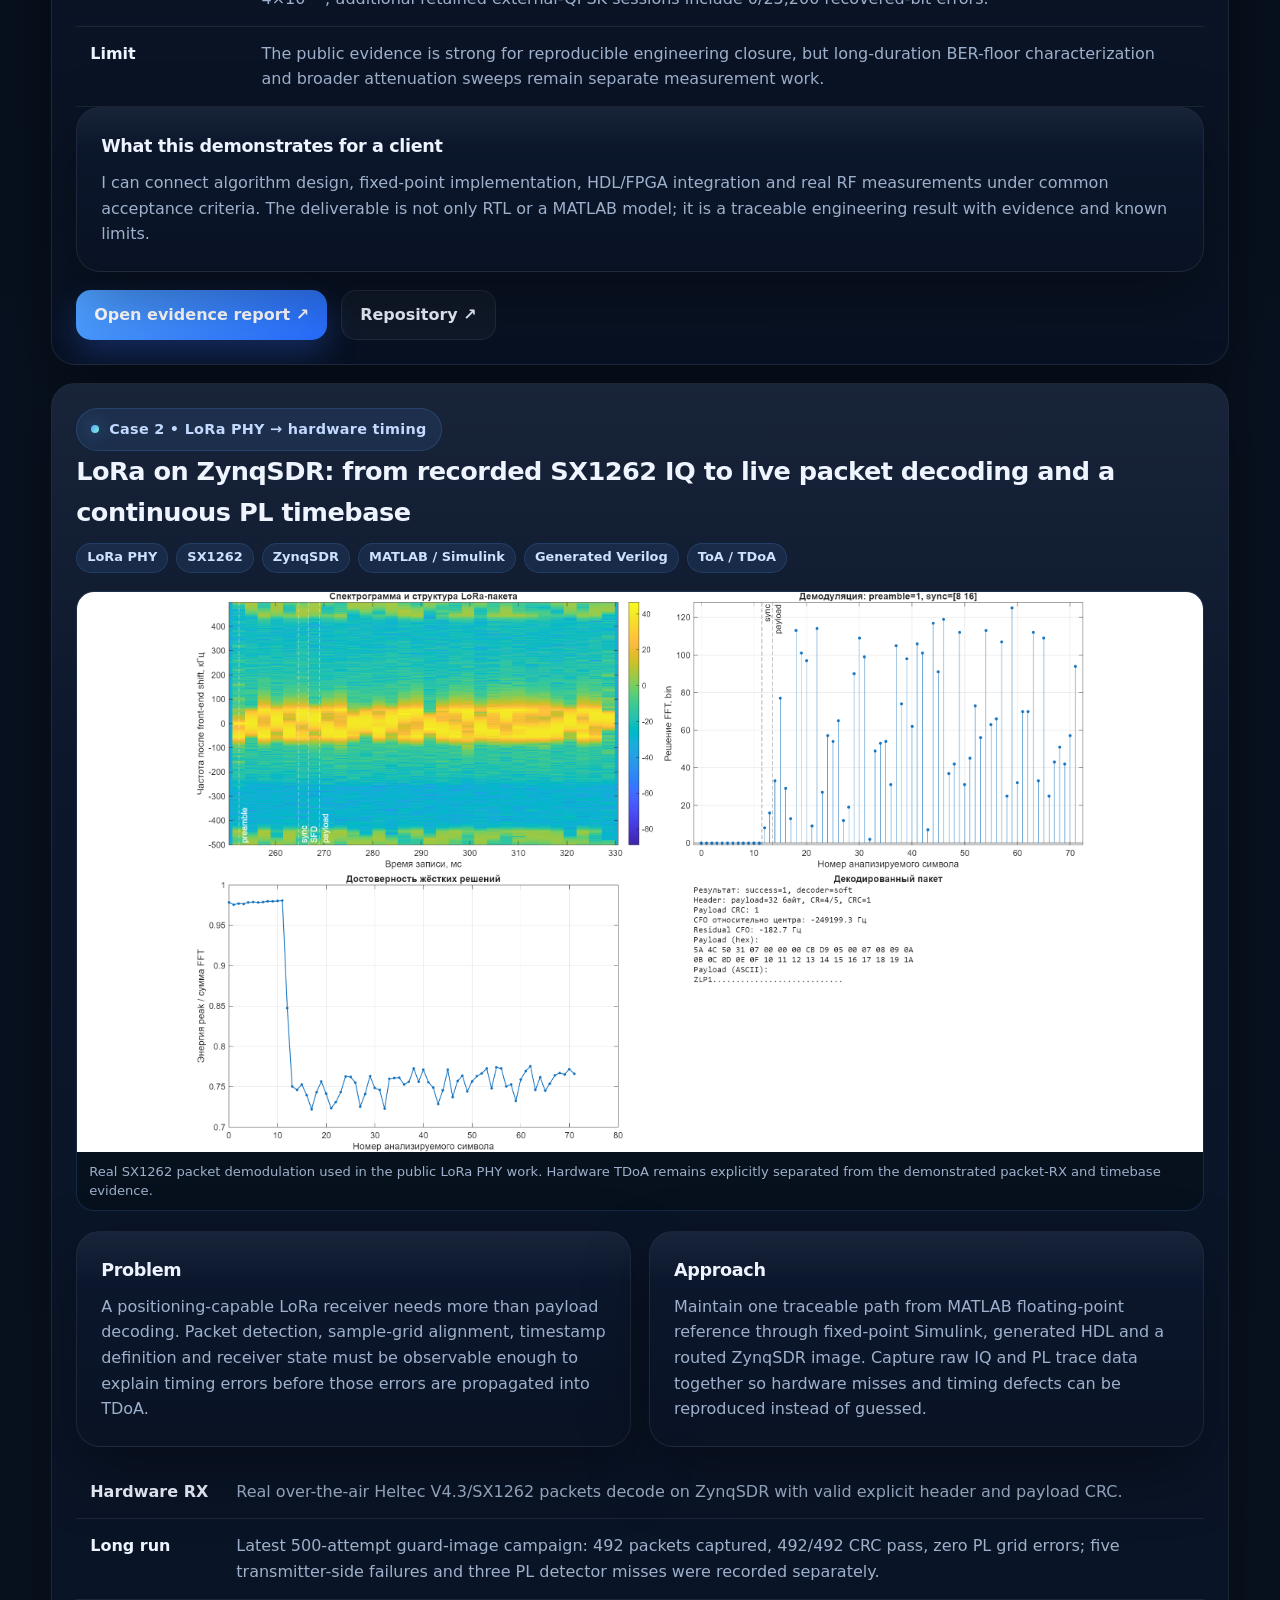
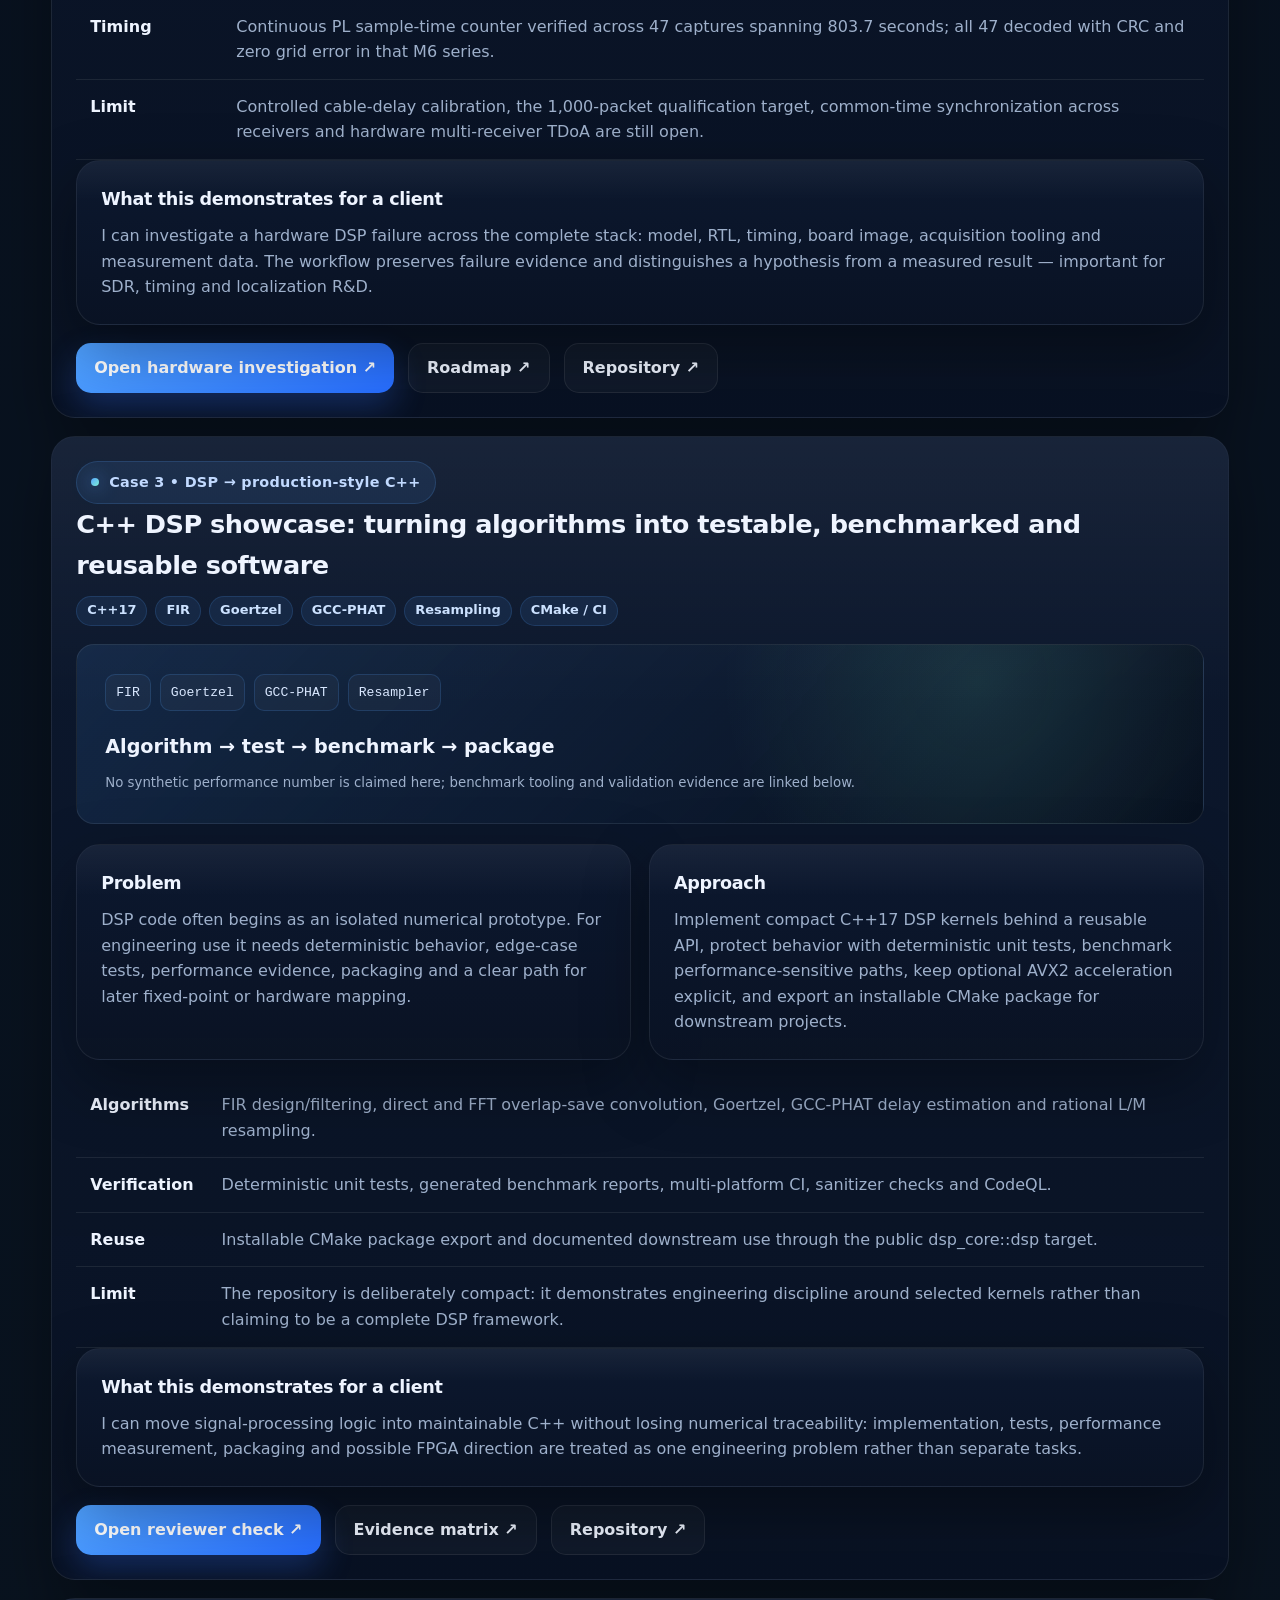
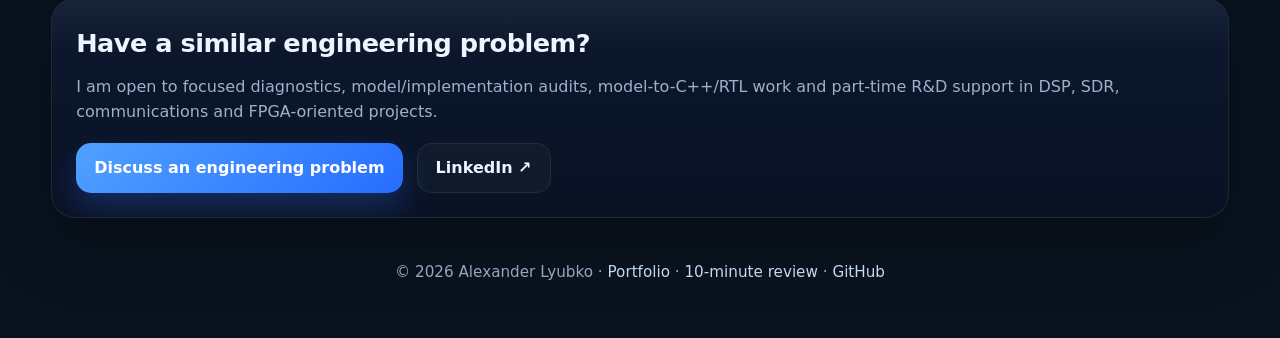
==== commit 91cedc27: "Refocus portfolio on measured engineering evidence" ====
--- a/case-studies.html
+++ b/case-studies.html
@@ -3,9 +3,9 @@
 <head>
   <meta charset="UTF-8" />
   <meta name="viewport" content="width=device-width, initial-scale=1.0" />
-  <title>Engineering case studies | Alexander lay007</title>
+  <title>Engineering case studies | Alexander Lyubko</title>
   <meta name="description" content="Three concise engineering case studies: Zynq QPSK SDR, LoRa PHY and timing on ZynqSDR, and modern C++ DSP with deterministic verification." />
-  <meta name="author" content="Alexander | lay007" />
+  <meta name="author" content="Alexander Lyubko | lay007" />
   <meta name="robots" content="index, follow" />
   <meta name="theme-color" content="#08111f" />
   <link rel="canonical" href="https://lay007.github.io/case-studies.html" />
@@ -13,7 +13,7 @@
   <link rel="apple-touch-icon" href="/assets/apple-touch-icon.png" />
   <link rel="stylesheet" href="assets/css/site.css" />
   <meta property="og:site_name" content="lay007 engineering portfolio" />
-  <meta property="og:title" content="Engineering case studies | Alexander lay007" />
+  <meta property="og:title" content="Engineering case studies | Alexander Lyubko" />
   <meta property="og:description" content="QPSK on ZynqSDR, LoRa PHY and packet timing, and C++ DSP — each presented as problem, implementation, measurement, result and engineering value." />
   <meta property="og:type" content="website" />
   <meta property="og:locale" content="en_US" />
@@ -22,9 +22,9 @@
   <meta property="og:image:type" content="image/png" />
   <meta property="og:image:width" content="1200" />
   <meta property="og:image:height" content="630" />
-  <meta property="og:image:alt" content="Alexander lay007 engineering portfolio: DSP, FPGA and communications projects" />
+  <meta property="og:image:alt" content="Alexander Lyubko engineering portfolio: DSP, FPGA and communications projects" />
   <meta name="twitter:card" content="summary_large_image" />
-  <meta name="twitter:title" content="Engineering case studies | Alexander lay007" />
+  <meta name="twitter:title" content="Engineering case studies | Alexander Lyubko" />
   <meta name="twitter:description" content="Three evidence-backed DSP/FPGA/C++ engineering case studies." />
   <meta name="twitter:image" content="https://lay007.github.io/assets/social-preview.png" />
 </head>
@@ -36,14 +36,13 @@
       <a class="brand" href="index.html">
         <span class="brand-mark" aria-hidden="true">AL</span>
         <span class="brand-text">
-          <span>Alexander | lay007</span>
+          <span>Alexander Lyubko</span>
           <span class="muted">DSP • FPGA • Communications</span>
         </span>
       </a>
 
       <div class="nav-links">
-        <a href="index.html#services">Services</a>
-        <a href="index.html#projects">Projects</a>
+        <a href="index.html#projects">Work</a>
         <a href="portfolio-review.html">10-min review</a>
         <a href="#contact">Contact</a>
         <a class="nav-cta" href="index.html">Full portfolio</a>
@@ -72,6 +71,12 @@
         <span class="tag">Verilog</span>
         <span class="tag">BER / EVM / CFO</span>
       </div>
+      <figure class="case-figure">
+        <img src="assets/evidence/qpsk-hardware-constellation.png"
+             alt="Measured QPSK constellation from the public Zynq SDR hardware evidence"
+             loading="lazy" width="960" height="720" />
+        <figcaption>Measured QPSK hardware evidence from the public Zynq/AD936x validation flow. Repository links below lead to the retained reports and limits.</figcaption>
+      </figure>
 
       <div class="grid-2">
         <article class="card info-card">
@@ -140,6 +145,12 @@
         <span class="tag">Generated Verilog</span>
         <span class="tag">ToA / TDoA</span>
       </div>
+      <figure class="case-figure">
+        <img src="assets/evidence/lora-sx1262-demodulation.png"
+             alt="Real SX1262 LoRa packet demodulation evidence"
+             loading="lazy" width="1200" height="800" />
+        <figcaption>Real SX1262 packet demodulation used in the public LoRa PHY work. Hardware TDoA remains explicitly separated from the demonstrated packet-RX and timebase evidence.</figcaption>
+      </figure>
 
       <div class="grid-2">
         <article class="card info-card">
@@ -210,6 +221,11 @@
         <span class="tag">Resampling</span>
         <span class="tag">CMake / CI</span>
       </div>
+      <div class="code-visual case-code-visual" role="img" aria-label="C++ DSP evidence covers FIR, Goertzel, GCC-PHAT and rational resampling with tests, CMake packaging and benchmark tooling">
+        <span>FIR</span><span>Goertzel</span><span>GCC-PHAT</span><span>Resampler</span>
+        <strong>Algorithm → test → benchmark → package</strong>
+        <small>No synthetic performance number is claimed here; benchmark tooling and validation evidence are linked below.</small>
+      </div>
 
       <div class="grid-2">
         <article class="card info-card">
@@ -284,7 +300,7 @@
 
   <footer class="footer container">
     <p>
-      © <span id="year">2026</span> Alexander | lay007 ·
+      © <span id="year">2026</span> Alexander Lyubko ·
       <a href="index.html">Portfolio</a> ·
       <a href="portfolio-review.html">10-minute review</a> ·
       <a href="https://github.com/Lay007" target="_blank" rel="noopener noreferrer">GitHub</a>
--- a/assets/css/site.css
+++ b/assets/css/site.css
@@ -1043,3 +1043,330 @@
     height: 38px;
   }
 }
+
+
+/* 2026-09 portfolio evidence refresh */
+
+.section-first {
+  padding-top: 48px;
+}
+
+.section-kicker,
+.kicker {
+  display: block;
+  margin-bottom: 6px;
+  color: var(--primary-2);
+  font-size: 0.78rem;
+  font-weight: 800;
+  letter-spacing: 0.10em;
+  text-transform: uppercase;
+}
+
+.section-link {
+  flex: none;
+  margin-bottom: 8px;
+}
+
+.hero-name {
+  margin: 18px 0 -4px;
+  color: #dbe9ff;
+  font-size: 1.05rem;
+  font-weight: 800;
+  letter-spacing: 0.02em;
+}
+
+.hero-name span {
+  color: var(--muted);
+  font-weight: 650;
+}
+
+.signal-chain {
+  display: flex;
+  flex-wrap: wrap;
+  align-items: center;
+  gap: 8px;
+  margin: 20px 0 24px;
+}
+
+.signal-chain span {
+  padding: 7px 10px;
+  border: 1px solid rgba(79, 161, 255, 0.18);
+  border-radius: 999px;
+  background: rgba(79, 161, 255, 0.07);
+  color: #d8e8ff;
+  font-size: 0.82rem;
+  font-weight: 700;
+}
+
+.signal-chain i {
+  color: var(--primary-2);
+  font-style: normal;
+  opacity: 0.85;
+}
+
+.evidence-side {
+  gap: 14px;
+}
+
+.evidence-side-head {
+  display: grid;
+  gap: 4px;
+}
+
+.evidence-side-head strong {
+  font-size: 1.06rem;
+}
+
+.hero-evidence-figure,
+.case-figure {
+  margin: 0;
+  overflow: hidden;
+  border: 1px solid var(--line);
+  border-radius: 18px;
+  background: #07101d;
+}
+
+.hero-evidence-figure img,
+.case-figure img {
+  width: 100%;
+  height: auto;
+  background: #fff;
+}
+
+.hero-evidence-figure figcaption,
+.case-figure figcaption {
+  padding: 10px 12px;
+  color: var(--muted);
+  font-size: 0.82rem;
+  line-height: 1.45;
+}
+
+.hero-evidence-secondary img {
+  max-height: 180px;
+  object-fit: cover;
+  object-position: center;
+}
+
+.proof-strip {
+  display: grid;
+  grid-template-columns: repeat(4, minmax(0, 1fr));
+  gap: 12px;
+  padding: 4px 0 20px;
+}
+
+.proof-card {
+  display: grid;
+  gap: 5px;
+  min-height: 138px;
+  padding: 18px;
+  border: 1px solid var(--line);
+  border-radius: 20px;
+  background: linear-gradient(180deg, rgba(13, 25, 48, 0.88), rgba(10, 19, 36, 0.86));
+  box-shadow: 0 16px 40px rgba(0,0,0,0.20);
+  transition: transform 0.2s ease, border-color 0.2s ease;
+}
+
+.proof-card:hover {
+  transform: translateY(-2px);
+  border-color: rgba(79,161,255,0.30);
+}
+
+.proof-label {
+  color: var(--muted);
+  font-size: 0.76rem;
+  font-weight: 800;
+  letter-spacing: 0.08em;
+  text-transform: uppercase;
+}
+
+.proof-value {
+  color: var(--text);
+  font-size: clamp(1.45rem, 2.2vw, 2rem);
+  line-height: 1.05;
+  letter-spacing: -0.04em;
+}
+
+.proof-value sup {
+  font-size: 0.55em;
+}
+
+.proof-detail {
+  margin-top: auto;
+  color: #c8d8ee;
+  font-size: 0.88rem;
+}
+
+.grid-3 {
+  display: grid;
+  grid-template-columns: repeat(3, minmax(0, 1fr));
+  gap: 18px;
+}
+
+.flagship-grid .project-card {
+  min-width: 0;
+}
+
+.project-status {
+  display: inline-flex;
+  margin-bottom: 8px;
+  color: var(--primary-2);
+  font-size: 0.72rem;
+  font-weight: 800;
+  letter-spacing: 0.08em;
+  text-transform: uppercase;
+}
+
+.code-visual {
+  min-height: 210px;
+  margin: calc(var(--project-pad) * -1) calc(var(--project-pad) * -1) 4px;
+  padding: 28px;
+  display: flex;
+  flex-wrap: wrap;
+  align-content: center;
+  gap: 9px;
+  border-bottom: 1px solid var(--line);
+  background:
+    radial-gradient(circle at 80% 20%, rgba(121,240,213,0.12), transparent 28%),
+    linear-gradient(135deg, rgba(79,161,255,0.12), rgba(8,17,31,0.96));
+}
+
+.code-visual span {
+  padding: 7px 10px;
+  border: 1px solid rgba(79,161,255,0.18);
+  border-radius: 10px;
+  color: #d9e8ff;
+  background: rgba(255,255,255,0.035);
+  font-family: ui-monospace, SFMono-Regular, Menlo, Consolas, monospace;
+  font-size: 0.82rem;
+}
+
+.code-visual strong,
+.code-visual small {
+  flex-basis: 100%;
+}
+
+.code-visual strong {
+  margin-top: 12px;
+  font-size: 1.2rem;
+}
+
+.code-visual small {
+  color: var(--muted);
+}
+
+.more-work {
+  margin-top: 22px;
+  padding-top: 20px;
+  border-top: 1px solid var(--line);
+}
+
+.more-work-head {
+  display: flex;
+  justify-content: space-between;
+  gap: 24px;
+  align-items: end;
+  margin-bottom: 12px;
+}
+
+.more-work-head h3,
+.more-work-head p {
+  margin: 0;
+}
+
+.more-work-head p {
+  max-width: 620px;
+  color: var(--muted);
+  font-size: 0.92rem;
+}
+
+.more-work-grid {
+  display: grid;
+  grid-template-columns: repeat(2, minmax(0, 1fr));
+  gap: 12px;
+}
+
+.compact-project {
+  display: flex;
+  justify-content: space-between;
+  gap: 18px;
+  align-items: center;
+  padding: 18px 20px;
+  box-shadow: none;
+  transition: transform 0.2s ease, border-color 0.2s ease;
+}
+
+.compact-project:hover {
+  transform: translateY(-1px);
+  border-color: rgba(79,161,255,0.28);
+}
+
+.compact-project strong,
+.compact-project span {
+  display: block;
+}
+
+.compact-project span {
+  margin-top: 4px;
+  color: var(--muted);
+  font-size: 0.88rem;
+}
+
+.compact-project b {
+  color: var(--primary-2);
+}
+
+.case-figure {
+  margin: 18px 0 20px;
+  border-color: rgba(79,161,255,0.18);
+}
+
+.case-figure img {
+  max-height: 560px;
+  object-fit: contain;
+}
+
+.case-code-visual {
+  min-height: 180px;
+  margin: 18px 0 20px;
+  border: 1px solid var(--line);
+  border-radius: 18px;
+}
+
+@media (max-width: 1080px) {
+  .proof-strip {
+    grid-template-columns: repeat(2, minmax(0, 1fr));
+  }
+
+  .grid-3 {
+    grid-template-columns: 1fr;
+  }
+
+  .flagship-grid .project-card {
+    max-width: 820px;
+  }
+}
+
+@media (max-width: 720px) {
+  .proof-strip,
+  .more-work-grid {
+    grid-template-columns: 1fr;
+  }
+
+  .proof-card {
+    min-height: 112px;
+  }
+
+  .more-work-head {
+    align-items: start;
+    flex-direction: column;
+    gap: 6px;
+  }
+
+  .signal-chain i {
+    display: none;
+  }
+
+  .hero-evidence-secondary img {
+    max-height: none;
+  }
+}
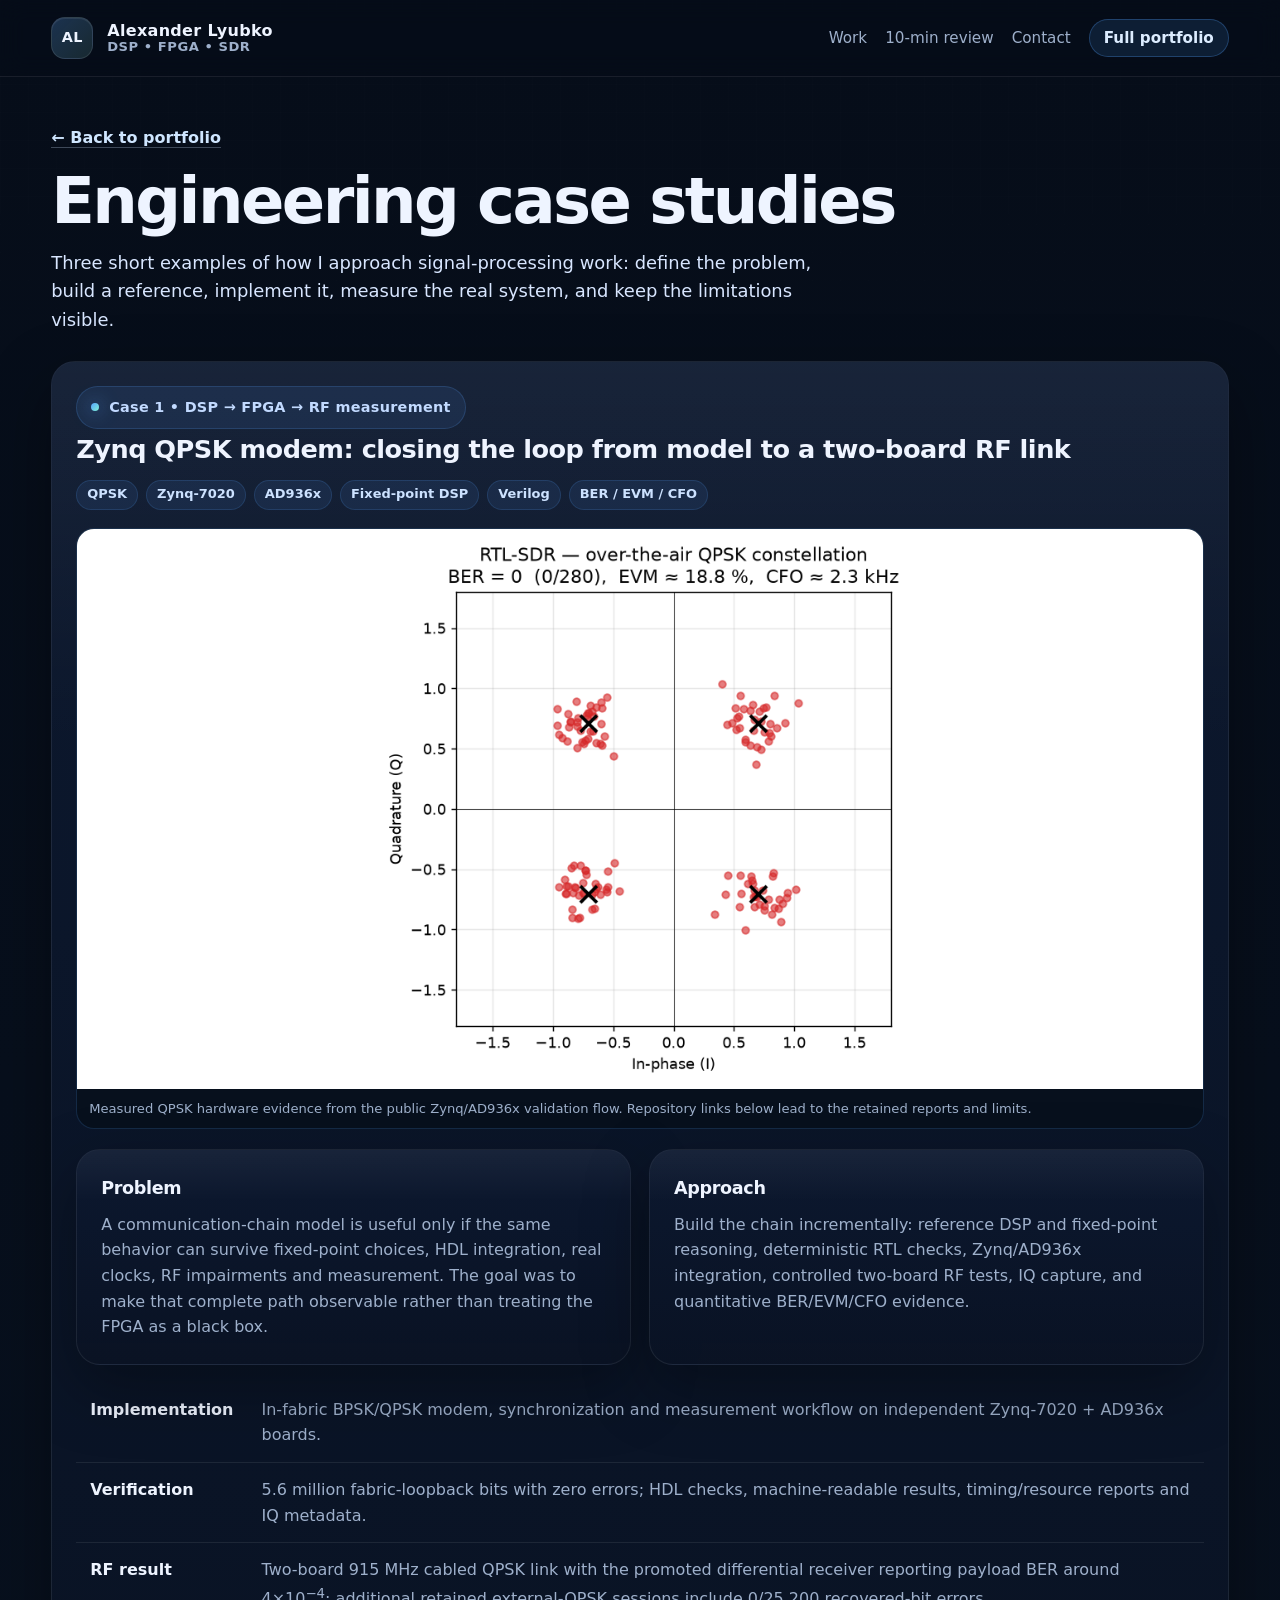
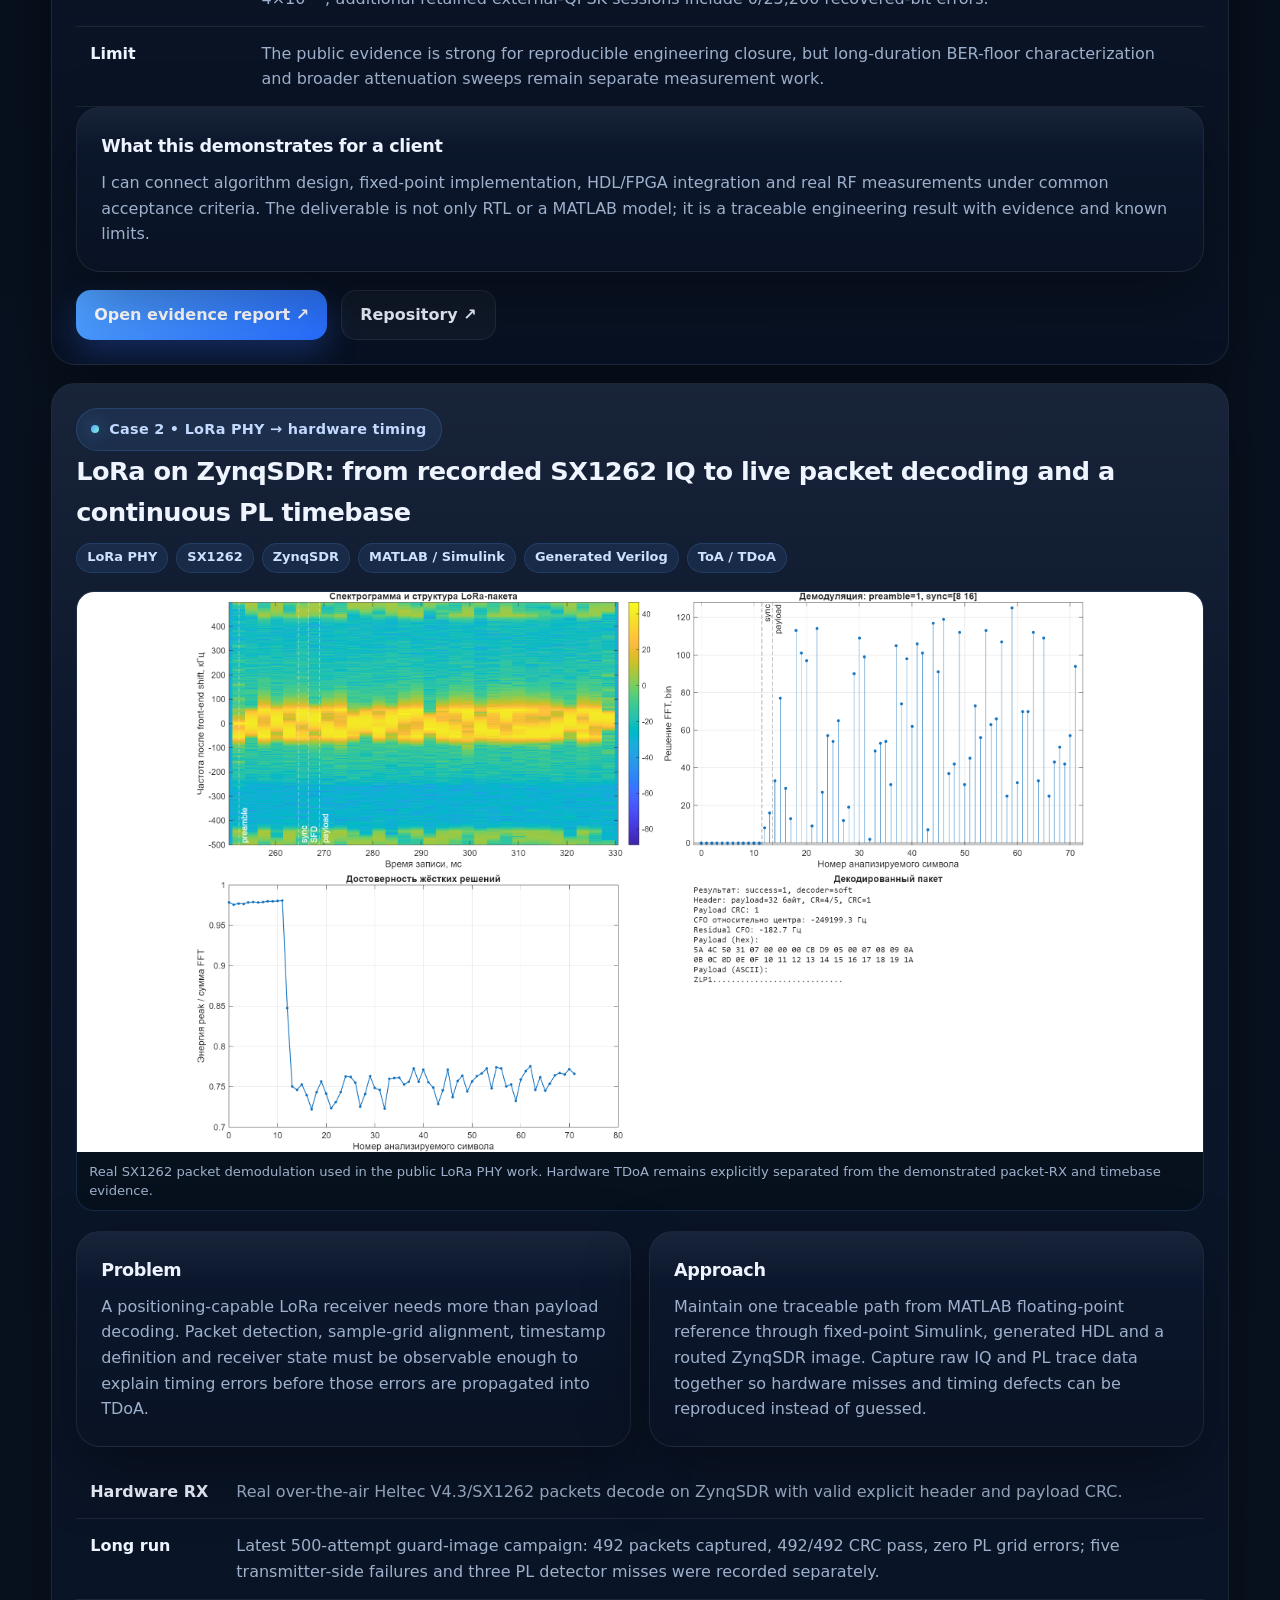
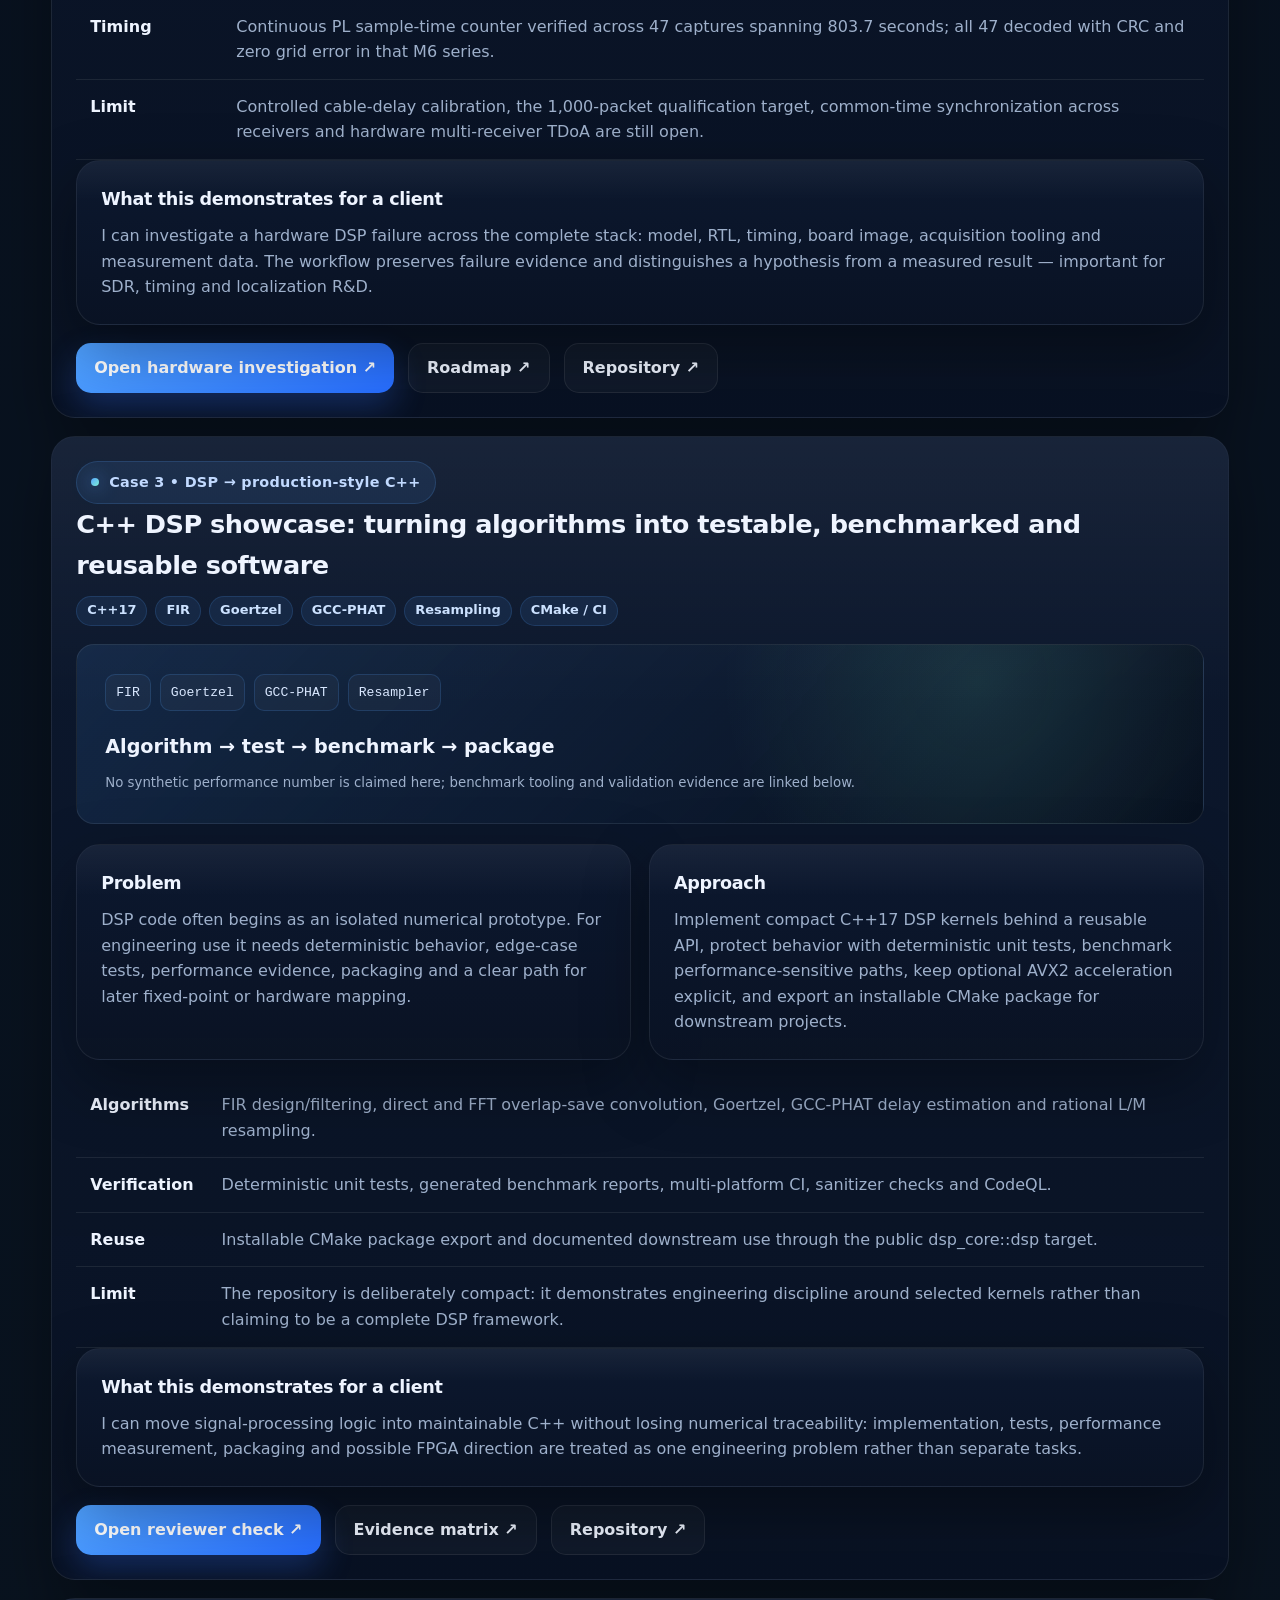
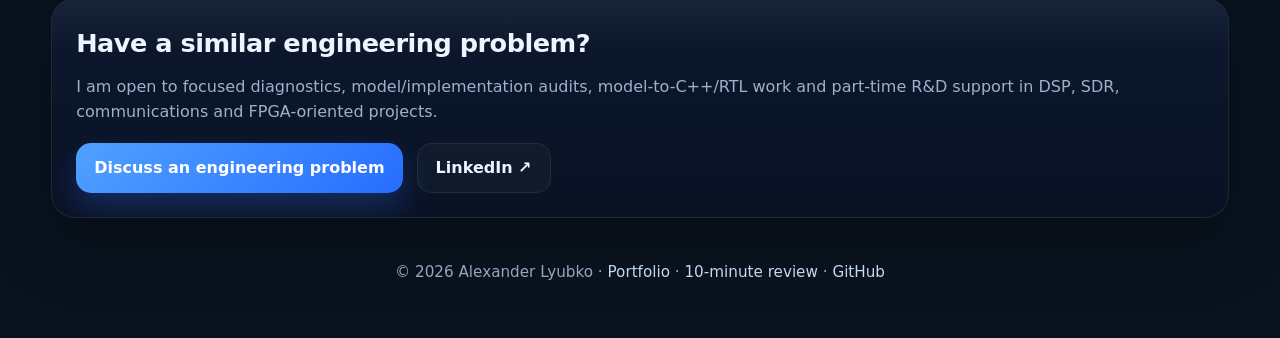
==== commit 7f015473: "Polish portfolio identity and markup" ====
--- a/case-studies.html
+++ b/case-studies.html
@@ -12,7 +12,7 @@
   <link rel="icon" href="/favicon.svg" type="image/svg+xml" />
   <link rel="apple-touch-icon" href="/assets/apple-touch-icon.png" />
   <link rel="stylesheet" href="assets/css/site.css" />
-  <meta property="og:site_name" content="lay007 engineering portfolio" />
+  <meta property="og:site_name" content="Alexander Lyubko engineering portfolio" />
   <meta property="og:title" content="Engineering case studies | Alexander Lyubko" />
   <meta property="og:description" content="QPSK on ZynqSDR, LoRa PHY and packet timing, and C++ DSP — each presented as problem, implementation, measurement, result and engineering value." />
   <meta property="og:type" content="website" />
@@ -22,7 +22,7 @@
   <meta property="og:image:type" content="image/png" />
   <meta property="og:image:width" content="1200" />
   <meta property="og:image:height" content="630" />
-  <meta property="og:image:alt" content="Alexander Lyubko engineering portfolio: DSP, FPGA and communications projects" />
+  <meta property="og:image:alt" content="Alexander Lyubko engineering portfolio: DSP, FPGA and SDR projects" />
   <meta name="twitter:card" content="summary_large_image" />
   <meta name="twitter:title" content="Engineering case studies | Alexander Lyubko" />
   <meta name="twitter:description" content="Three evidence-backed DSP/FPGA/C++ engineering case studies." />
@@ -37,7 +37,7 @@
         <span class="brand-mark" aria-hidden="true">AL</span>
         <span class="brand-text">
           <span>Alexander Lyubko</span>
-          <span class="muted">DSP • FPGA • Communications</span>
+          <span class="muted">DSP • FPGA • SDR</span>
         </span>
       </a>
 
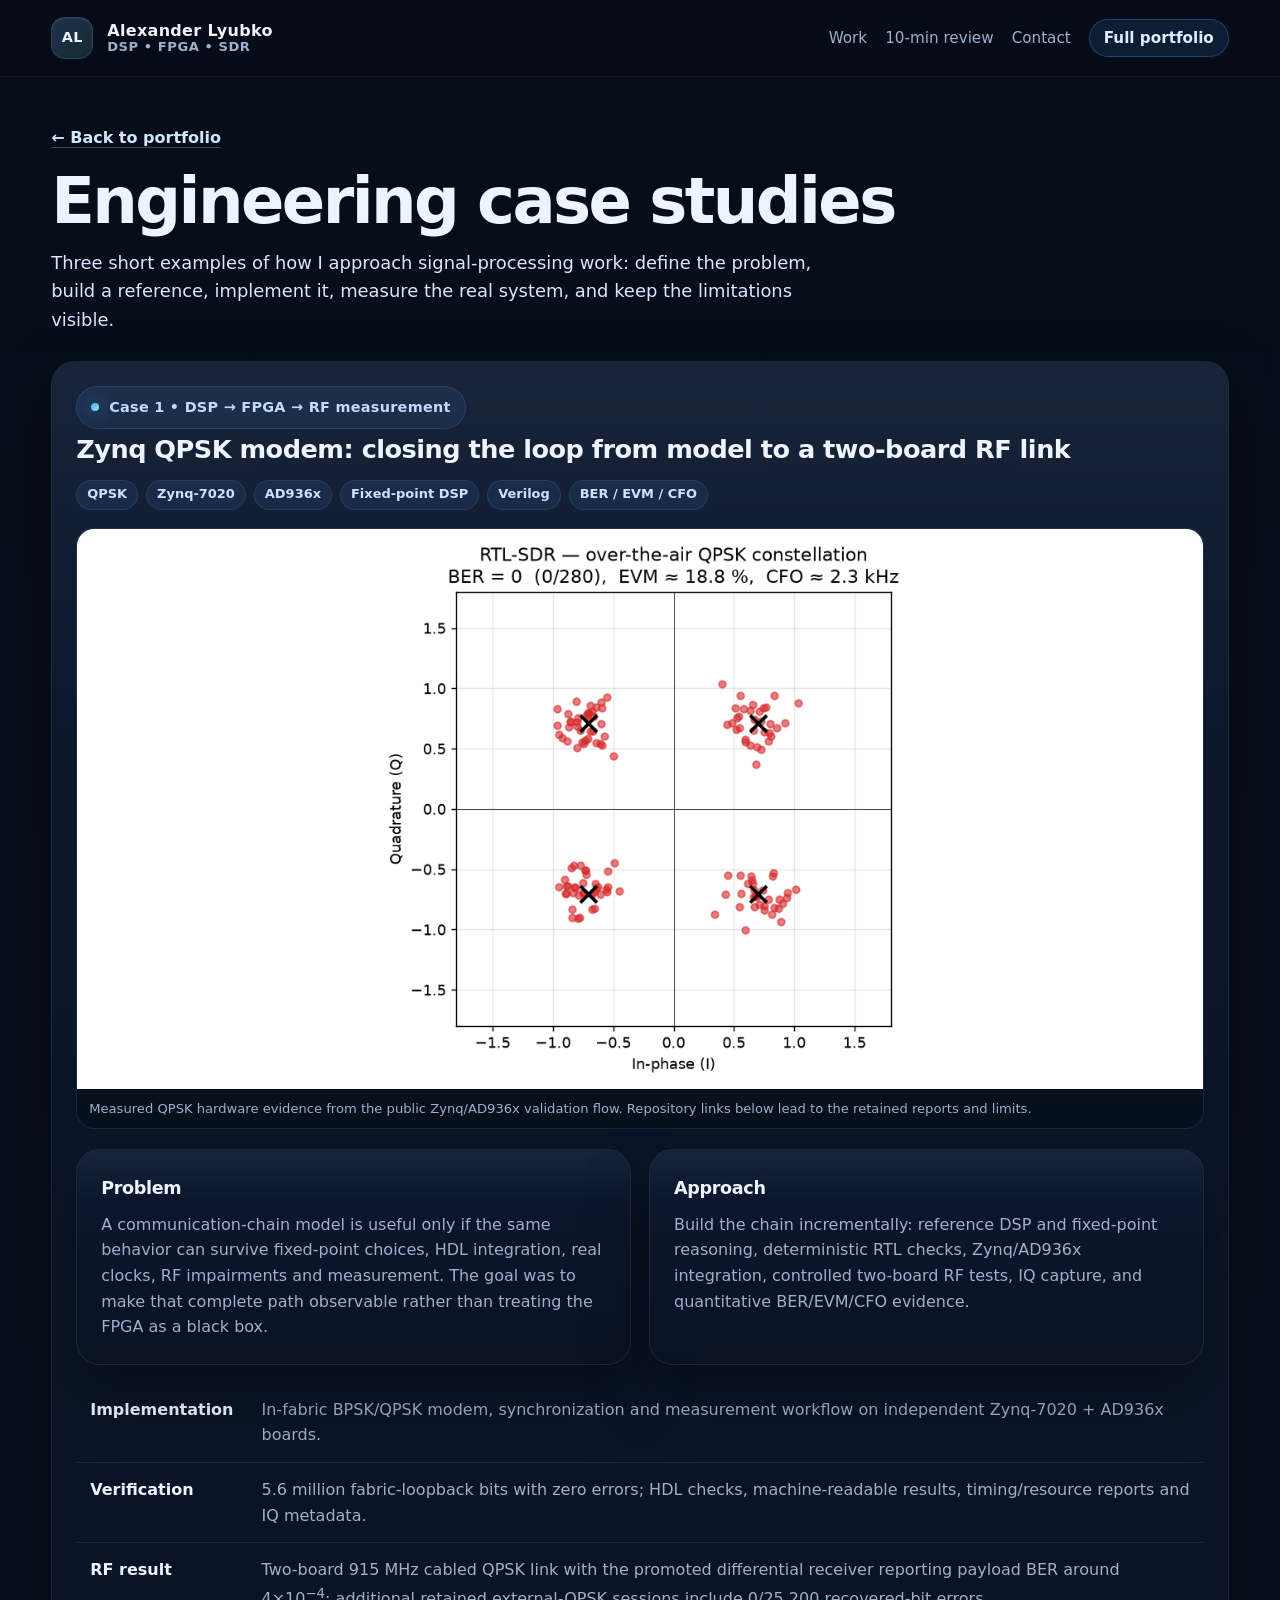
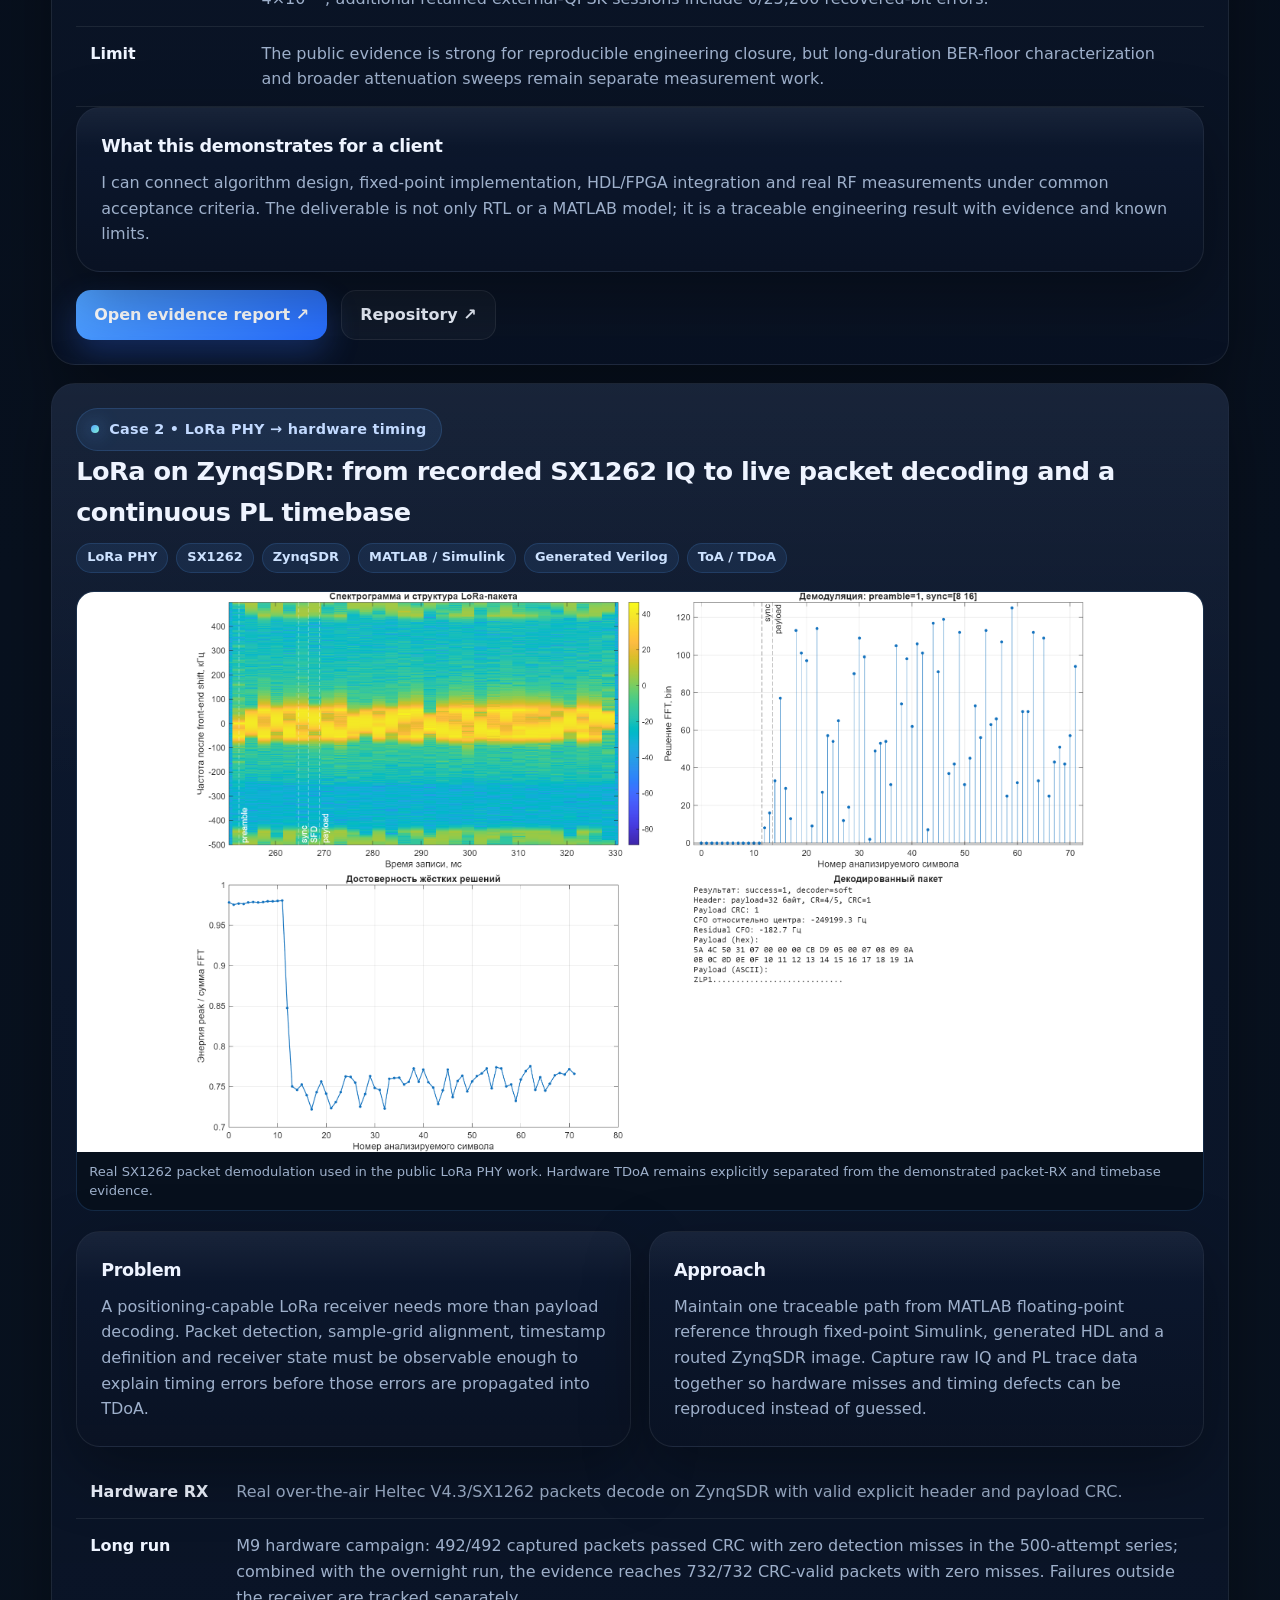
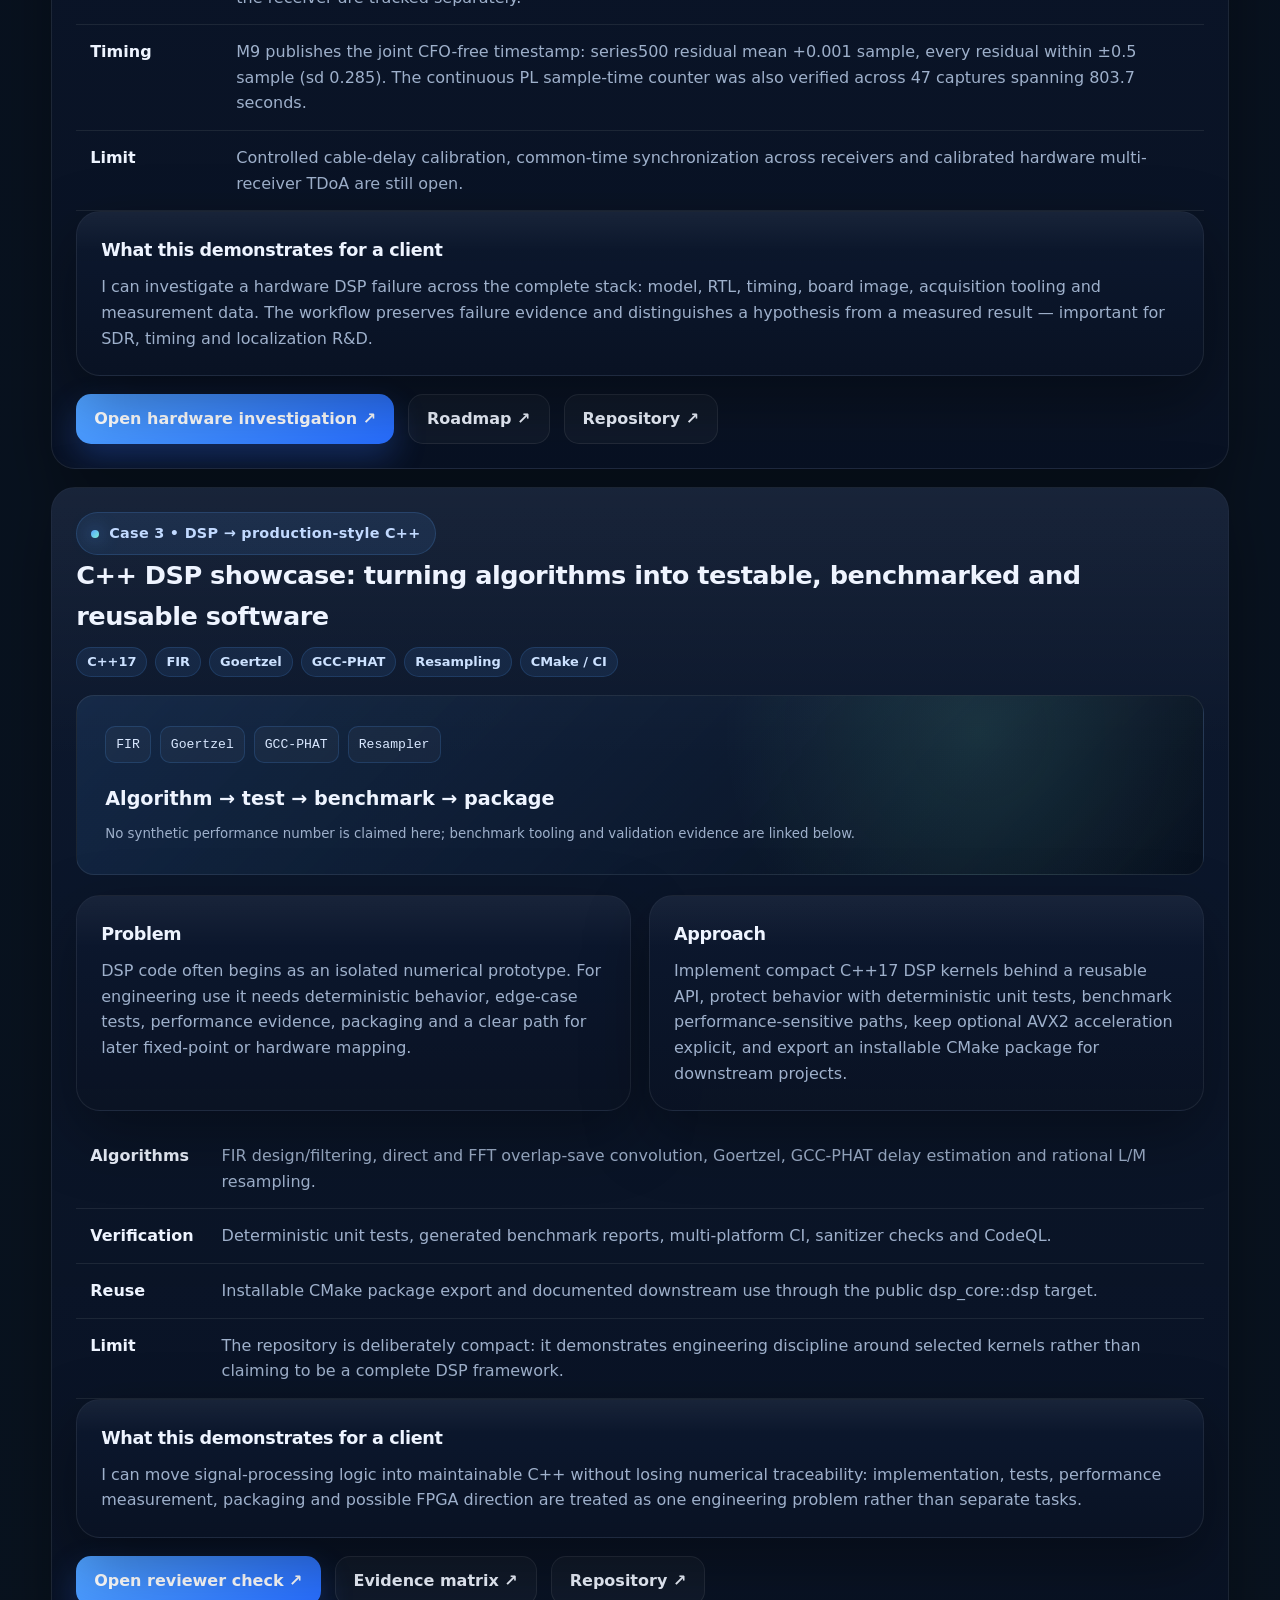
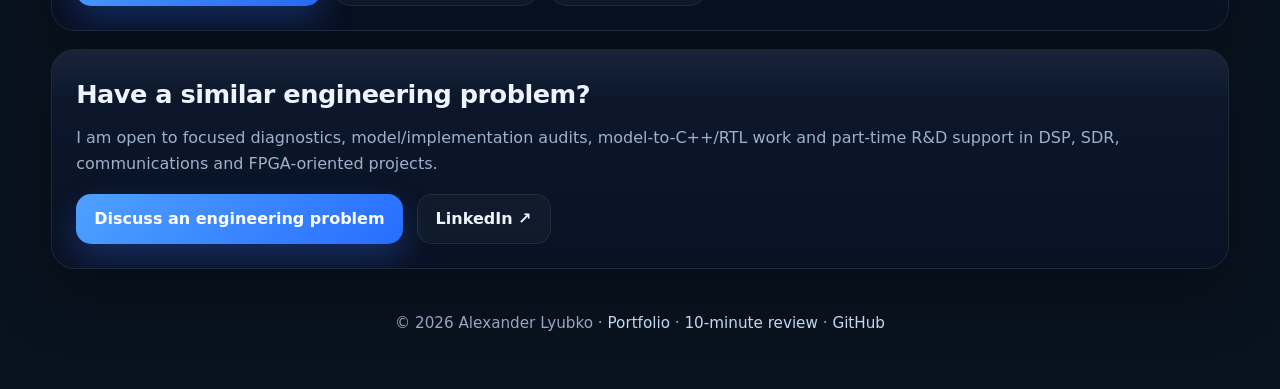
==== commit 9a07c2cf: "Align LoRa portfolio evidence with M9" ====
--- a/case-studies.html
+++ b/case-studies.html
@@ -180,15 +180,15 @@
             </tr>
             <tr>
               <td class="step-num" data-label="Stage">Long run</td>
-              <td data-label="Evidence">Latest 500-attempt guard-image campaign: 492 packets captured, 492/492 CRC pass, zero PL grid errors; five transmitter-side failures and three PL detector misses were recorded separately.</td>
+              <td data-label="Evidence">M9 hardware campaign: 492/492 captured packets passed CRC with zero detection misses in the 500-attempt series; combined with the overnight run, the evidence reaches 732/732 CRC-valid packets with zero misses. Failures outside the receiver are tracked separately.</td>
             </tr>
             <tr>
               <td class="step-num" data-label="Stage">Timing</td>
-              <td data-label="Evidence">Continuous PL sample-time counter verified across 47 captures spanning 803.7 seconds; all 47 decoded with CRC and zero grid error in that M6 series.</td>
+              <td data-label="Evidence">M9 publishes the joint CFO-free timestamp: series500 residual mean +0.001 sample, every residual within ±0.5 sample (sd 0.285). The continuous PL sample-time counter was also verified across 47 captures spanning 803.7 seconds.</td>
             </tr>
             <tr>
               <td class="step-num" data-label="Stage">Limit</td>
-              <td data-label="Evidence">Controlled cable-delay calibration, the 1,000-packet qualification target, common-time synchronization across receivers and hardware multi-receiver TDoA are still open.</td>
+              <td data-label="Evidence">Controlled cable-delay calibration, common-time synchronization across receivers and calibrated hardware multi-receiver TDoA are still open.</td>
             </tr>
           </tbody>
         </table>
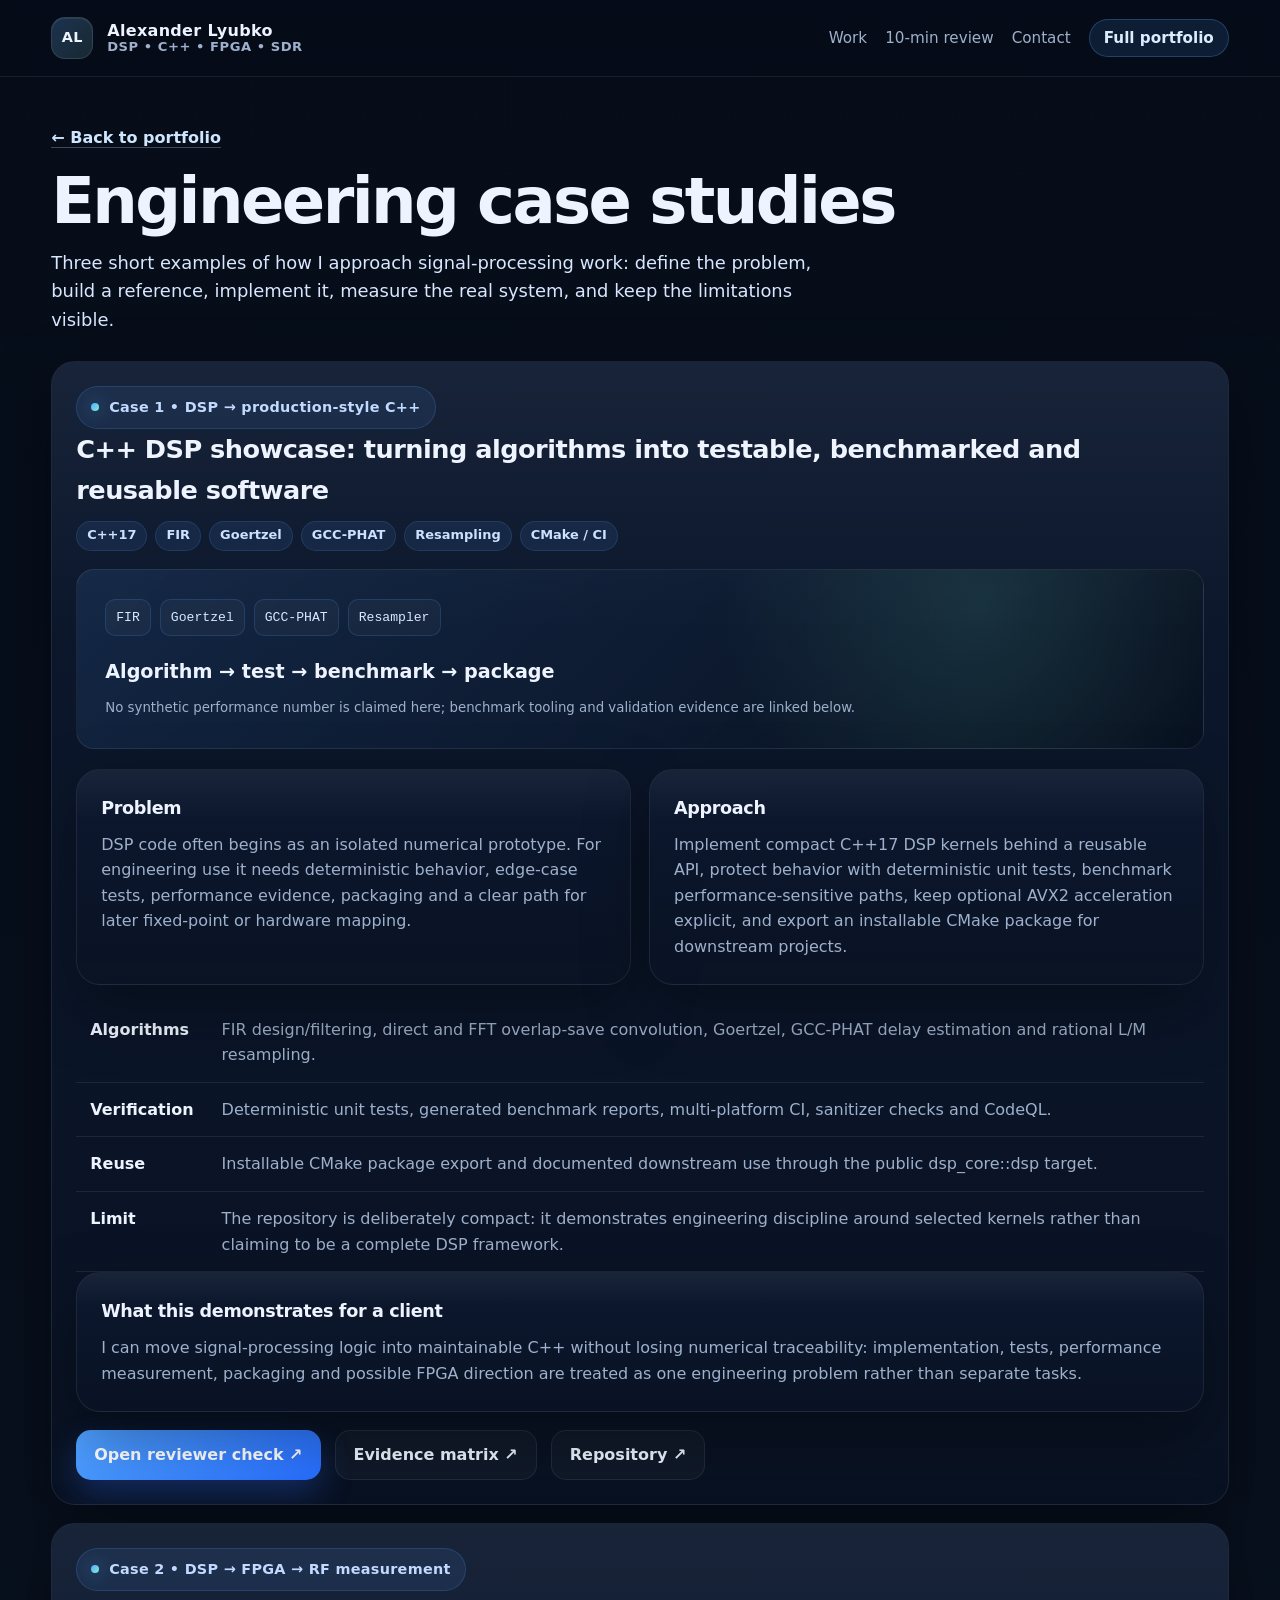
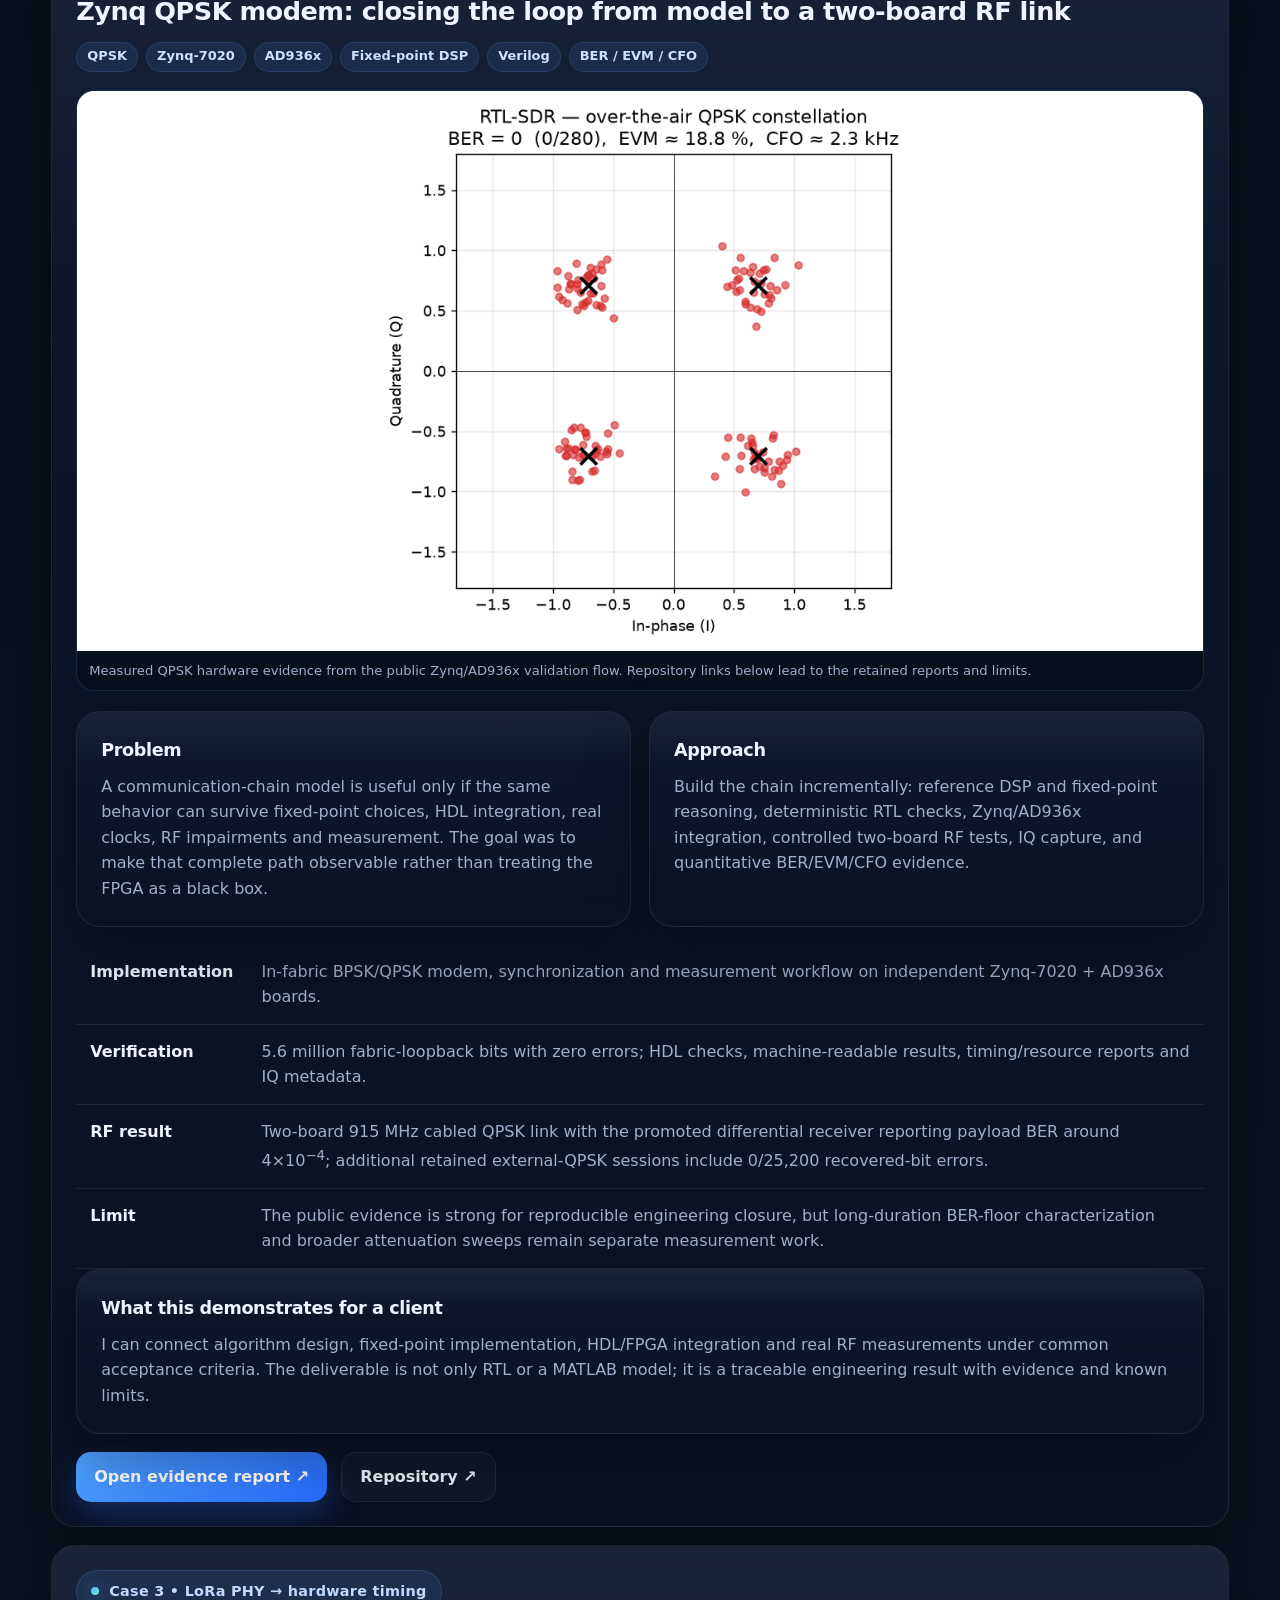
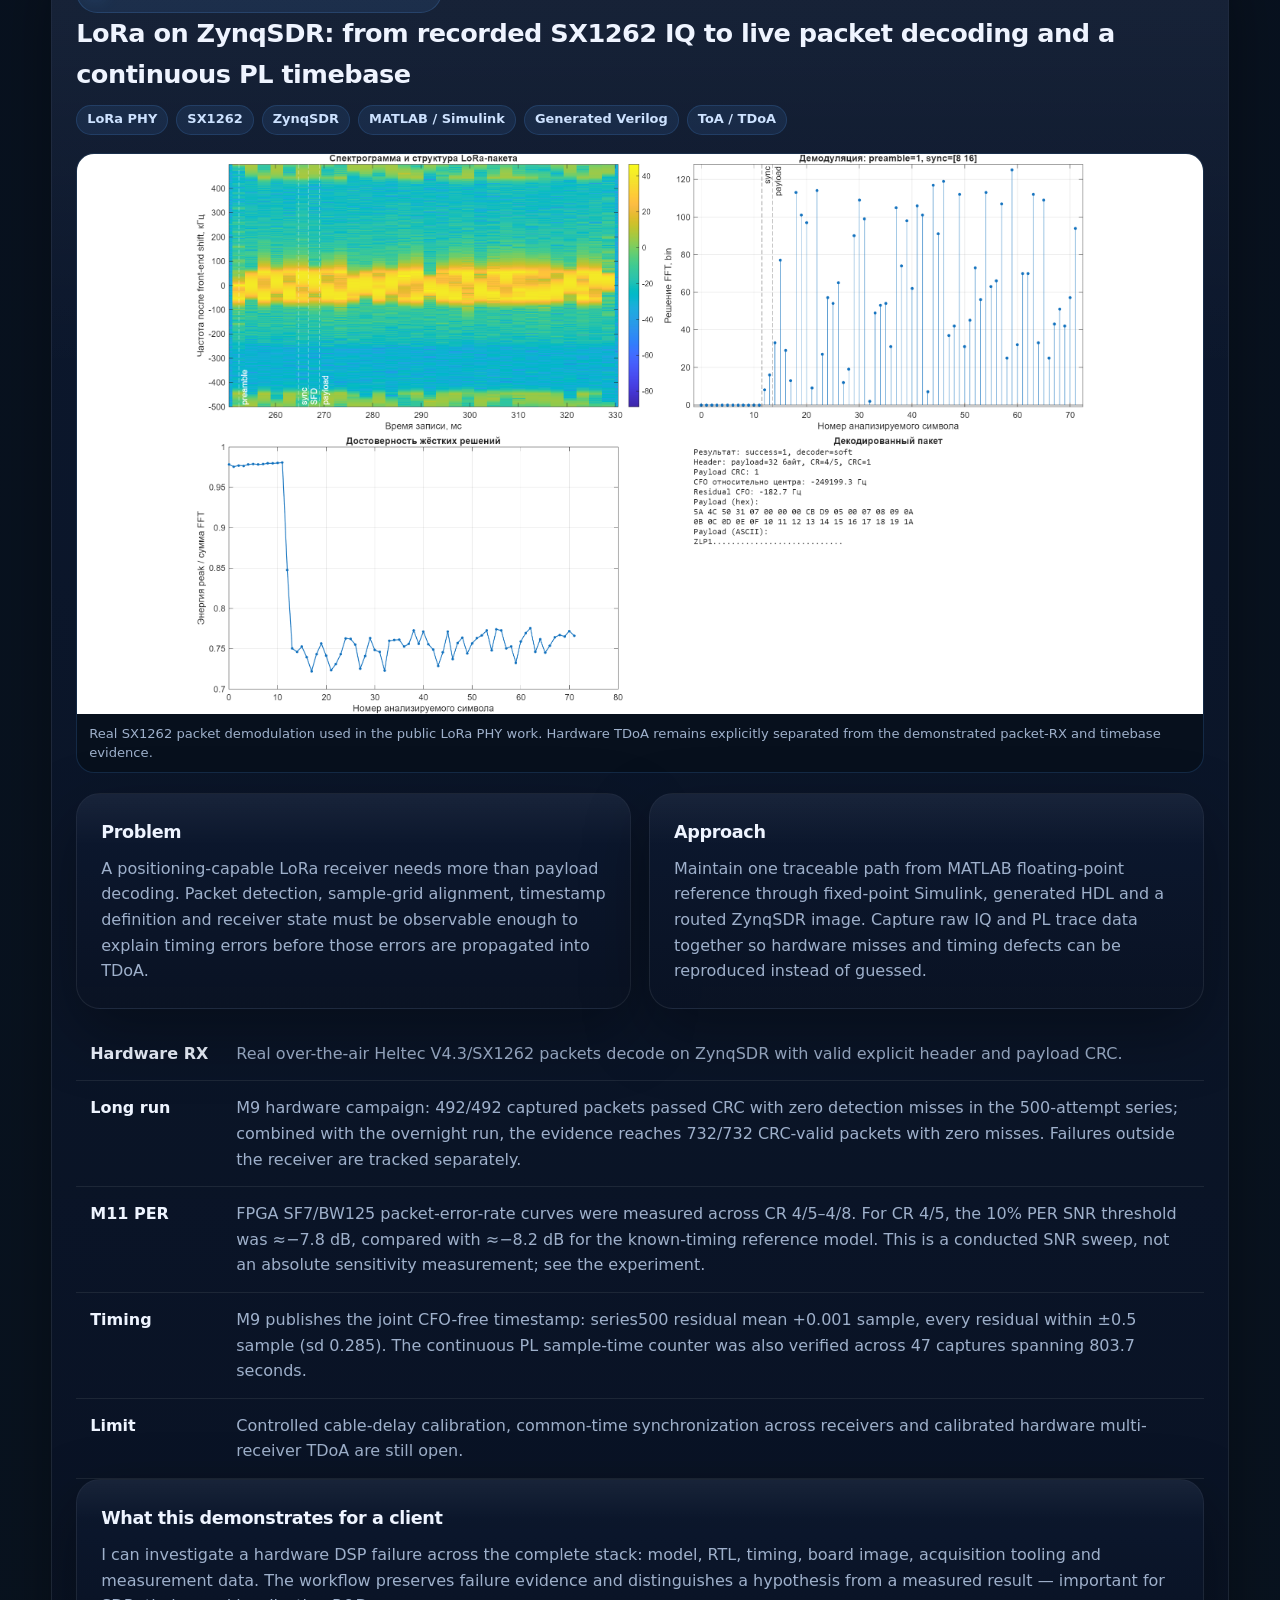
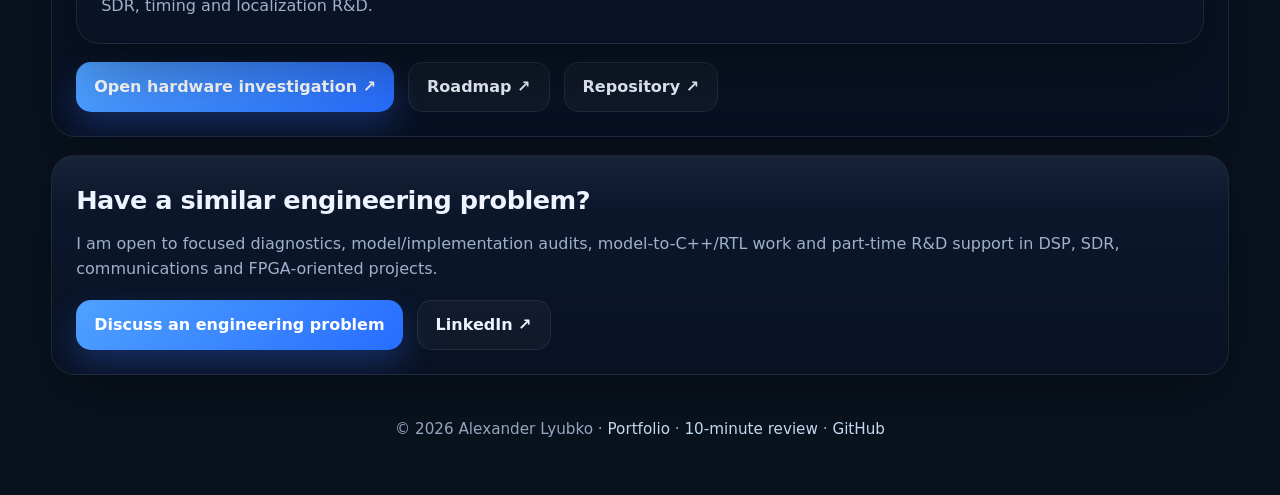
==== commit ddaa4f32: "Lead case studies with C++ and add qualified LoRa M11 measurements" ====
--- a/case-studies.html
+++ b/case-studies.html
@@ -4,7 +4,7 @@
   <meta charset="UTF-8" />
   <meta name="viewport" content="width=device-width, initial-scale=1.0" />
   <title>Engineering case studies | Alexander Lyubko</title>
-  <meta name="description" content="Three concise engineering case studies: Zynq QPSK SDR, LoRa PHY and timing on ZynqSDR, and modern C++ DSP with deterministic verification." />
+  <meta name="description" content="Three engineering case studies: C++ DSP with deterministic verification, Zynq QPSK SDR, and LoRa PHY/timing on ZynqSDR." />
   <meta name="author" content="Alexander Lyubko | lay007" />
   <meta name="robots" content="index, follow" />
   <meta name="theme-color" content="#08111f" />
@@ -14,7 +14,7 @@
   <link rel="stylesheet" href="assets/css/site.css" />
   <meta property="og:site_name" content="Alexander Lyubko engineering portfolio" />
   <meta property="og:title" content="Engineering case studies | Alexander Lyubko" />
-  <meta property="og:description" content="QPSK on ZynqSDR, LoRa PHY and packet timing, and C++ DSP — each presented as problem, implementation, measurement, result and engineering value." />
+  <meta property="og:description" content="C++ DSP, QPSK on ZynqSDR, and LoRa PHY with packet timing — each presented as problem, implementation, measurement, result and engineering value." />
   <meta property="og:type" content="website" />
   <meta property="og:locale" content="en_US" />
   <meta property="og:url" content="https://lay007.github.io/case-studies.html" />
@@ -22,7 +22,7 @@
   <meta property="og:image:type" content="image/png" />
   <meta property="og:image:width" content="1200" />
   <meta property="og:image:height" content="630" />
-  <meta property="og:image:alt" content="Alexander Lyubko engineering portfolio: DSP, FPGA and SDR projects" />
+  <meta property="og:image:alt" content="Alexander Lyubko engineering portfolio: DSP, C++, FPGA and SDR projects" />
   <meta name="twitter:card" content="summary_large_image" />
   <meta name="twitter:title" content="Engineering case studies | Alexander Lyubko" />
   <meta name="twitter:description" content="Three evidence-backed DSP/FPGA/C++ engineering case studies." />
@@ -37,7 +37,7 @@
         <span class="brand-mark" aria-hidden="true">AL</span>
         <span class="brand-text">
           <span>Alexander Lyubko</span>
-          <span class="muted">DSP • FPGA • SDR</span>
+          <span class="muted">DSP • C++ • FPGA • SDR</span>
         </span>
       </a>
 
@@ -60,8 +60,83 @@
       </p>
     </section>
 
+    <section class="card review-card" id="cpp-dsp">
+      <div class="eyebrow">Case 1 • DSP → production-style C++</div>
+      <h2>C++ DSP showcase: turning algorithms into testable, benchmarked and reusable software</h2>
+      <div class="tags">
+        <span class="tag">C++17</span>
+        <span class="tag">FIR</span>
+        <span class="tag">Goertzel</span>
+        <span class="tag">GCC-PHAT</span>
+        <span class="tag">Resampling</span>
+        <span class="tag">CMake / CI</span>
+      </div>
+      <div class="code-visual case-code-visual" role="img" aria-label="C++ DSP evidence covers FIR, Goertzel, GCC-PHAT and rational resampling with tests, CMake packaging and benchmark tooling">
+        <span>FIR</span><span>Goertzel</span><span>GCC-PHAT</span><span>Resampler</span>
+        <strong>Algorithm → test → benchmark → package</strong>
+        <small>No synthetic performance number is claimed here; benchmark tooling and validation evidence are linked below.</small>
+      </div>
+
+      <div class="grid-2">
+        <article class="card info-card">
+          <h3>Problem</h3>
+          <p>
+            DSP code often begins as an isolated numerical prototype. For engineering use it needs deterministic
+            behavior, edge-case tests, performance evidence, packaging and a clear path for later fixed-point or
+            hardware mapping.
+          </p>
+        </article>
+        <article class="card info-card">
+          <h3>Approach</h3>
+          <p>
+            Implement compact C++17 DSP kernels behind a reusable API, protect behavior with deterministic unit
+            tests, benchmark performance-sensitive paths, keep optional AVX2 acceleration explicit, and export an
+            installable CMake package for downstream projects.
+          </p>
+        </article>
+      </div>
+
+      <div class="table-wrap">
+        <table class="steps">
+          <tbody>
+            <tr>
+              <td class="step-num" data-label="Stage">Algorithms</td>
+              <td data-label="Evidence">FIR design/filtering, direct and FFT overlap-save convolution, Goertzel, GCC-PHAT delay estimation and rational L/M resampling.</td>
+            </tr>
+            <tr>
+              <td class="step-num" data-label="Stage">Verification</td>
+              <td data-label="Evidence">Deterministic unit tests, generated benchmark reports, multi-platform CI, sanitizer checks and CodeQL.</td>
+            </tr>
+            <tr>
+              <td class="step-num" data-label="Stage">Reuse</td>
+              <td data-label="Evidence">Installable CMake package export and documented downstream use through the public dsp_core::dsp target.</td>
+            </tr>
+            <tr>
+              <td class="step-num" data-label="Stage">Limit</td>
+              <td data-label="Evidence">The repository is deliberately compact: it demonstrates engineering discipline around selected kernels rather than claiming to be a complete DSP framework.</td>
+            </tr>
+          </tbody>
+        </table>
+      </div>
+
+      <article class="card info-card">
+        <h3>What this demonstrates for a client</h3>
+        <p>
+          I can move signal-processing logic into maintainable C++ without losing numerical traceability:
+          implementation, tests, performance measurement, packaging and possible FPGA direction are treated as one
+          engineering problem rather than separate tasks.
+        </p>
+      </article>
+
+      <div class="hero-actions">
+        <a class="btn btn-primary" href="https://github.com/Lay007/cpp-dsp-showcase/blob/main/docs/reviewer-quick-check.md" target="_blank" rel="noopener noreferrer">Open reviewer check ↗</a>
+        <a class="btn btn-secondary" href="https://github.com/Lay007/cpp-dsp-showcase/blob/main/docs/algorithm-evidence-matrix.md" target="_blank" rel="noopener noreferrer">Evidence matrix ↗</a>
+        <a class="btn btn-secondary" href="https://github.com/Lay007/cpp-dsp-showcase" target="_blank" rel="noopener noreferrer">Repository ↗</a>
+      </div>
+    </section>
+
     <section class="card review-card" id="qpsk-zynq">
-      <div class="eyebrow">Case 1 • DSP → FPGA → RF measurement</div>
+      <div class="eyebrow">Case 2 • DSP → FPGA → RF measurement</div>
       <h2>Zynq QPSK modem: closing the loop from model to a two-board RF link</h2>
       <div class="tags">
         <span class="tag">QPSK</span>
@@ -135,7 +210,7 @@
     </section>
 
     <section class="card review-card" id="lora-toa">
-      <div class="eyebrow">Case 2 • LoRa PHY → hardware timing</div>
+      <div class="eyebrow">Case 3 • LoRa PHY → hardware timing</div>
       <h2>LoRa on ZynqSDR: from recorded SX1262 IQ to live packet decoding and a continuous PL timebase</h2>
       <div class="tags">
         <span class="tag">LoRa PHY</span>
@@ -183,6 +258,10 @@
               <td data-label="Evidence">M9 hardware campaign: 492/492 captured packets passed CRC with zero detection misses in the 500-attempt series; combined with the overnight run, the evidence reaches 732/732 CRC-valid packets with zero misses. Failures outside the receiver are tracked separately.</td>
             </tr>
             <tr>
+              <td class="step-num" data-label="Stage">M11 PER</td>
+              <td data-label="Evidence">FPGA SF7/BW125 packet-error-rate curves were measured across CR 4/5–4/8. For CR 4/5, the 10% PER SNR threshold was ≈−7.8 dB, compared with ≈−8.2 dB for the known-timing reference model. This is a conducted SNR sweep, not an absolute sensitivity measurement; <a href="https://github.com/Lay007/zynq-lora-phy/blob/main/docs/per-curves-experiment.md" target="_blank" rel="noopener noreferrer">see the experiment</a>.</td>
+            </tr>
+            <tr>
               <td class="step-num" data-label="Stage">Timing</td>
               <td data-label="Evidence">M9 publishes the joint CFO-free timestamp: series500 residual mean +0.001 sample, every residual within ±0.5 sample (sd 0.285). The continuous PL sample-time counter was also verified across 47 captures spanning 803.7 seconds.</td>
             </tr>
@@ -204,84 +283,9 @@
       </article>
 
       <div class="hero-actions">
-        <a class="btn btn-primary" href="https://github.com/Lay007/zynq-lora-phy-positioning/blob/main/docs/clg400-joint-grid-experiment.md" target="_blank" rel="noopener noreferrer">Open hardware investigation ↗</a>
-        <a class="btn btn-secondary" href="https://github.com/Lay007/zynq-lora-phy-positioning/blob/main/docs/roadmap.md" target="_blank" rel="noopener noreferrer">Roadmap ↗</a>
-        <a class="btn btn-secondary" href="https://github.com/Lay007/zynq-lora-phy-positioning" target="_blank" rel="noopener noreferrer">Repository ↗</a>
-      </div>
-    </section>
-
-    <section class="card review-card" id="cpp-dsp">
-      <div class="eyebrow">Case 3 • DSP → production-style C++</div>
-      <h2>C++ DSP showcase: turning algorithms into testable, benchmarked and reusable software</h2>
-      <div class="tags">
-        <span class="tag">C++17</span>
-        <span class="tag">FIR</span>
-        <span class="tag">Goertzel</span>
-        <span class="tag">GCC-PHAT</span>
-        <span class="tag">Resampling</span>
-        <span class="tag">CMake / CI</span>
-      </div>
-      <div class="code-visual case-code-visual" role="img" aria-label="C++ DSP evidence covers FIR, Goertzel, GCC-PHAT and rational resampling with tests, CMake packaging and benchmark tooling">
-        <span>FIR</span><span>Goertzel</span><span>GCC-PHAT</span><span>Resampler</span>
-        <strong>Algorithm → test → benchmark → package</strong>
-        <small>No synthetic performance number is claimed here; benchmark tooling and validation evidence are linked below.</small>
-      </div>
-
-      <div class="grid-2">
-        <article class="card info-card">
-          <h3>Problem</h3>
-          <p>
-            DSP code often begins as an isolated numerical prototype. For engineering use it needs deterministic
-            behavior, edge-case tests, performance evidence, packaging and a clear path for later fixed-point or
-            hardware mapping.
-          </p>
-        </article>
-        <article class="card info-card">
-          <h3>Approach</h3>
-          <p>
-            Implement compact C++17 DSP kernels behind a reusable API, protect behavior with deterministic unit
-            tests, benchmark performance-sensitive paths, keep optional AVX2 acceleration explicit, and export an
-            installable CMake package for downstream projects.
-          </p>
-        </article>
-      </div>
-
-      <div class="table-wrap">
-        <table class="steps">
-          <tbody>
-            <tr>
-              <td class="step-num" data-label="Stage">Algorithms</td>
-              <td data-label="Evidence">FIR design/filtering, direct and FFT overlap-save convolution, Goertzel, GCC-PHAT delay estimation and rational L/M resampling.</td>
-            </tr>
-            <tr>
-              <td class="step-num" data-label="Stage">Verification</td>
-              <td data-label="Evidence">Deterministic unit tests, generated benchmark reports, multi-platform CI, sanitizer checks and CodeQL.</td>
-            </tr>
-            <tr>
-              <td class="step-num" data-label="Stage">Reuse</td>
-              <td data-label="Evidence">Installable CMake package export and documented downstream use through the public dsp_core::dsp target.</td>
-            </tr>
-            <tr>
-              <td class="step-num" data-label="Stage">Limit</td>
-              <td data-label="Evidence">The repository is deliberately compact: it demonstrates engineering discipline around selected kernels rather than claiming to be a complete DSP framework.</td>
-            </tr>
-          </tbody>
-        </table>
-      </div>
-
-      <article class="card info-card">
-        <h3>What this demonstrates for a client</h3>
-        <p>
-          I can move signal-processing logic into maintainable C++ without losing numerical traceability:
-          implementation, tests, performance measurement, packaging and possible FPGA direction are treated as one
-          engineering problem rather than separate tasks.
-        </p>
-      </article>
-
-      <div class="hero-actions">
-        <a class="btn btn-primary" href="https://github.com/Lay007/cpp-dsp-showcase/blob/main/docs/reviewer-quick-check.md" target="_blank" rel="noopener noreferrer">Open reviewer check ↗</a>
-        <a class="btn btn-secondary" href="https://github.com/Lay007/cpp-dsp-showcase/blob/main/docs/algorithm-evidence-matrix.md" target="_blank" rel="noopener noreferrer">Evidence matrix ↗</a>
-        <a class="btn btn-secondary" href="https://github.com/Lay007/cpp-dsp-showcase" target="_blank" rel="noopener noreferrer">Repository ↗</a>
+        <a class="btn btn-primary" href="https://github.com/Lay007/zynq-lora-phy/blob/main/docs/clg400-joint-grid-experiment.md" target="_blank" rel="noopener noreferrer">Open hardware investigation ↗</a>
+        <a class="btn btn-secondary" href="https://github.com/Lay007/zynq-lora-phy/blob/main/docs/roadmap.md" target="_blank" rel="noopener noreferrer">Roadmap ↗</a>
+        <a class="btn btn-secondary" href="https://github.com/Lay007/zynq-lora-phy" target="_blank" rel="noopener noreferrer">Repository ↗</a>
       </div>
     </section>
 
